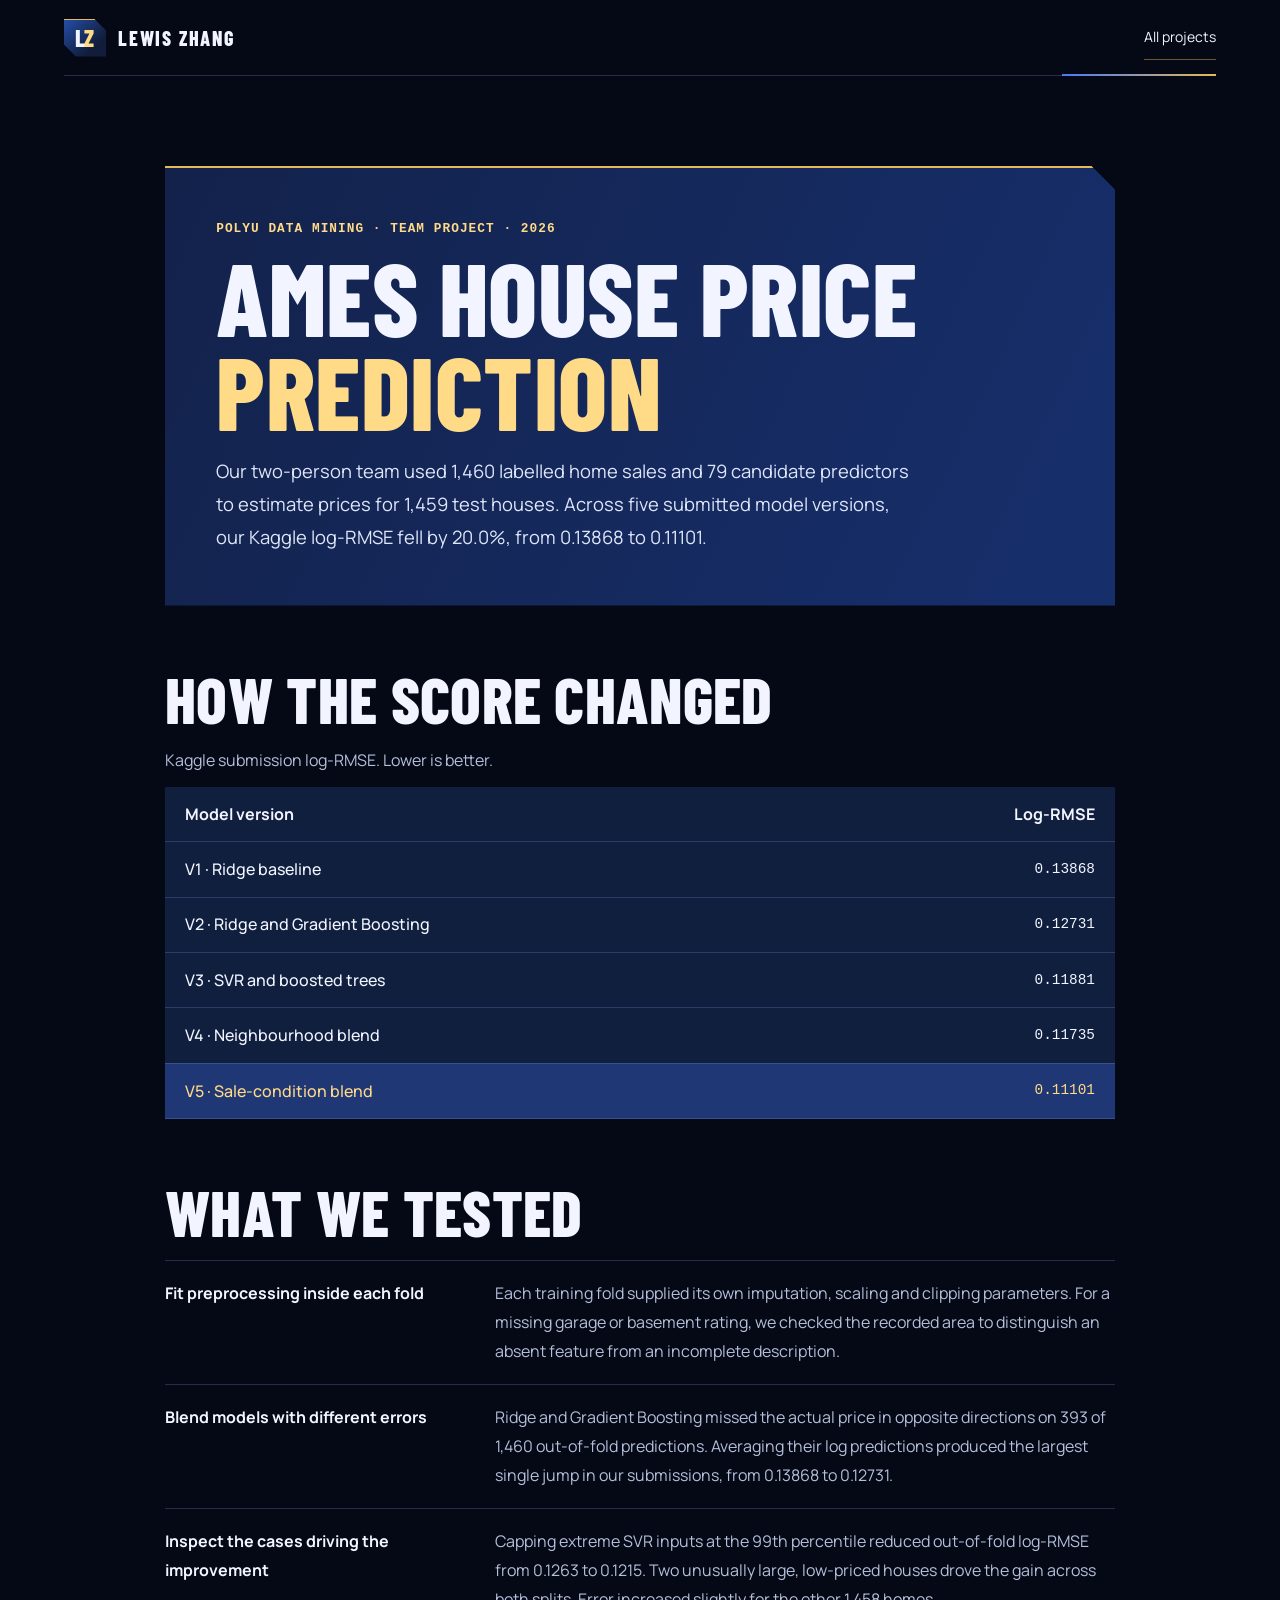
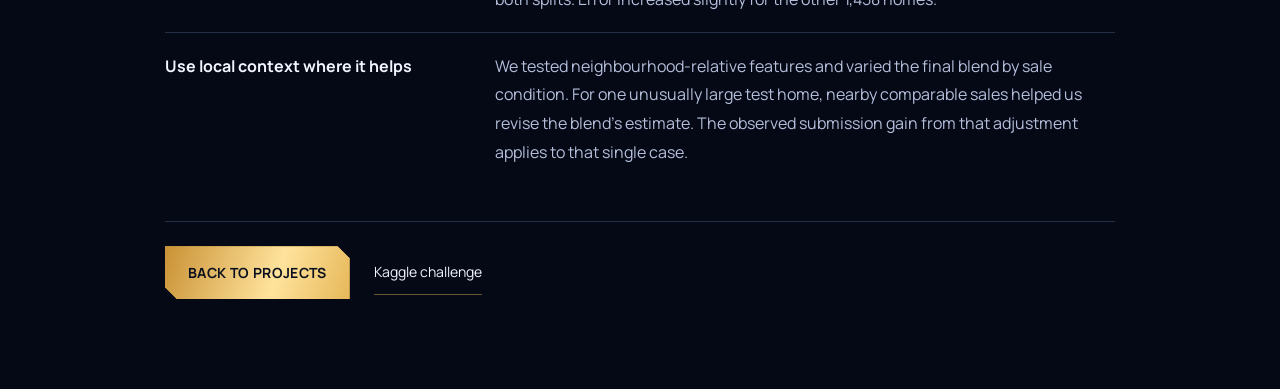
==== ames-house-prices.html @ 19697967 "Redesign portfolio with blue and gold flags" ====
<!doctype html>
<html lang="en">
<head>
  <meta charset="utf-8">
  <meta name="viewport" content="width=device-width, initial-scale=1">
  <meta name="theme-color" content="#050916">
  <meta name="description" content="A PolyU team project comparing regression models for Ames house prices, from a Ridge baseline to a final Kaggle log-RMSE of 0.11101.">
  <meta property="og:type" content="article">
  <meta property="og:title" content="Ames House Price Prediction | Lewis Zhang">
  <meta property="og:description" content="Five model versions and the validation work behind a 20% reduction in Kaggle log-RMSE.">
  <meta property="og:url" content="https://lewis136.github.io/personal-website/ames-house-prices.html">
  <link rel="canonical" href="https://lewis136.github.io/personal-website/ames-house-prices.html">
  <link rel="icon" href="data:image/svg+xml,%3Csvg xmlns='http://www.w3.org/2000/svg' viewBox='0 0 64 64'%3E%3Crect width='64' height='64' rx='16' fill='%23080e19'/%3E%3Cpath d='M18 16v31h27M29 18h17L29 46h17' fill='none' stroke='%23d4b782' stroke-width='3'/%3E%3C/svg%3E">
  <link rel="stylesheet" href="styles.css?v=20261030">
  <link rel="stylesheet" href="portfolio.css?v=20261123">
  <script src="app.js?v=20261123" defer></script>
  <title>Ames House Price Prediction | Lewis Zhang</title>
</head>
<body class="case-page">
  <a class="skip-link" href="#main">Skip to content</a>
  <header class="case-header section-shell">
    <a href="index.html" class="brand" aria-label="Lewis Zhang, home">
      <span class="brand-symbol" aria-hidden="true">L<span>Z</span></span>
      <span class="brand-name">LEWIS ZHANG</span>
    </a>
    <nav aria-label="Portfolio"><a class="text-link" href="index.html#projects">All projects</a></nav>
  </header>
  <main class="case-shell section-shell" id="main" tabindex="-1">
    <article aria-labelledby="case-title">
      <header class="case-intro">
        <p class="ames-kicker">POLYU DATA MINING · TEAM PROJECT · 2026</p>
        <h1 id="case-title">Ames House Price <em>Prediction</em></h1>
        <p class="case-lead">Our two-person team used 1,460 labelled home sales and 79 candidate predictors to estimate prices for 1,459 test houses. Across five submitted model versions, our Kaggle log-RMSE fell by 20.0%, from 0.13868 to 0.11101.</p>
      </header>

      <section class="case-section" aria-labelledby="results-title">
        <h2 id="results-title">How the score changed</h2>
        <table class="score-table">
          <caption>Kaggle submission log-RMSE. Lower is better.</caption>
          <thead><tr><th scope="col">Model version</th><th scope="col">Log-RMSE</th></tr></thead>
          <tbody>
            <tr><th scope="row">V1 · Ridge baseline</th><td>0.13868</td></tr>
            <tr><th scope="row">V2 · Ridge and Gradient Boosting</th><td>0.12731</td></tr>
            <tr><th scope="row">V3 · SVR and boosted trees</th><td>0.11881</td></tr>
            <tr><th scope="row">V4 · Neighbourhood blend</th><td>0.11735</td></tr>
            <tr><th scope="row">V5 · Sale-condition blend</th><td>0.11101</td></tr>
          </tbody>
        </table>
      </section>

      <section class="case-section" aria-labelledby="method-title">
        <h2 id="method-title">What we tested</h2>
        <dl class="case-findings">
          <div>
            <dt>Fit preprocessing inside each fold</dt>
            <dd>Each training fold supplied its own imputation, scaling and clipping parameters. For a missing garage or basement rating, we checked the recorded area to distinguish an absent feature from an incomplete description.</dd>
          </div>
          <div>
            <dt>Blend models with different errors</dt>
            <dd>Ridge and Gradient Boosting missed the actual price in opposite directions on 393 of 1,460 out-of-fold predictions. Averaging their log predictions produced the largest single jump in our submissions, from 0.13868 to 0.12731.</dd>
          </div>
          <div>
            <dt>Inspect the cases driving the improvement</dt>
            <dd>Capping extreme SVR inputs at the 99th percentile reduced out-of-fold log-RMSE from 0.1263 to 0.1215. Two unusually large, low-priced houses drove the gain across both splits. Error increased slightly for the other 1,458 homes.</dd>
          </div>
          <div>
            <dt>Use local context where it helps</dt>
            <dd>We tested neighbourhood-relative features and varied the final blend by sale condition. For one unusually large test home, nearby comparable sales helped us revise the blend’s estimate. The observed submission gain from that adjustment applies to that single case.</dd>
          </div>
        </dl>
      </section>

      <footer class="case-footer">
        <a class="button button-gold" href="index.html#projects">Back to projects</a>
        <a class="text-link" href="https://www.kaggle.com/competitions/house-prices-advanced-regression-techniques">Kaggle challenge</a>
      </footer>
    </article>
  </main>
</body>
</html>
---- styles.css ----
/* Bundled typography — licenses included below.
Copyright 2018 The Manrope Project Authors (https://github.com/googlefonts/manrope)

This Font Software is licensed under the SIL Open Font License, Version 1.1.
This license is copied below, and is also available with a FAQ at:
http://scripts.sil.org/OFL


-----------------------------------------------------------
SIL OPEN FONT LICENSE Version 1.1 - 26 February 2007
-----------------------------------------------------------

PREAMBLE
The goals of the Open Font License (OFL) are to stimulate worldwide
development of collaborative font projects, to support the font creation
efforts of academic and linguistic communities, and to provide a free and
open framework in which fonts may be shared and improved in partnership
with others.

The OFL allows the licensed fonts to be used, studied, modified and
redistributed freely as long as they are not sold by themselves. The
fonts, including any derivative works, can be bundled, embedded, 
redistributed and/or sold with any software provided that any reserved
names are not used by derivative works. The fonts and derivatives,
however, cannot be released under any other type of license. The
requirement for fonts to remain under this license does not apply
to any document created using the fonts or their derivatives.

DEFINITIONS
"Font Software" refers to the set of files released by the Copyright
Holder(s) under this license and clearly marked as such. This may
include source files, build scripts and documentation.

"Reserved Font Name" refers to any names specified as such after the
copyright statement(s).

"Original Version" refers to the collection of Font Software components as
distributed by the Copyright Holder(s).

"Modified Version" refers to any derivative made by adding to, deleting,
or substituting -- in part or in whole -- any of the components of the
Original Version, by changing formats or by porting the Font Software to a
new environment.

"Author" refers to any designer, engineer, programmer, technical
writer or other person who contributed to the Font Software.

PERMISSION & CONDITIONS
Permission is hereby granted, free of charge, to any person obtaining
a copy of the Font Software, to use, study, copy, merge, embed, modify,
redistribute, and sell modified and unmodified copies of the Font
Software, subject to the following conditions:

1) Neither the Font Software nor any of its individual components,
in Original or Modified Versions, may be sold by itself.

2) Original or Modified Versions of the Font Software may be bundled,
redistributed and/or sold with any software, provided that each copy
contains the above copyright notice and this license. These can be
included either as stand-alone text files, human-readable headers or
in the appropriate machine-readable metadata fields within text or
binary files as long as those fields can be easily viewed by the user.

3) No Modified Version of the Font Software may use the Reserved Font
Name(s) unless explicit written permission is granted by the corresponding
Copyright Holder. This restriction only applies to the primary font name as
presented to the users.

4) The name(s) of the Copyright Holder(s) or the Author(s) of the Font
Software shall not be used to promote, endorse or advertise any
Modified Version, except to acknowledge the contribution(s) of the
Copyright Holder(s) and the Author(s) or with their explicit written
permission.

5) The Font Software, modified or unmodified, in part or in whole,
must be distributed entirely under this license, and must not be
distributed under any other license. The requirement for fonts to
remain under this license does not apply to any document created
using the Font Software.

TERMINATION
This license becomes null and void if any of the above conditions are
not met.

DISCLAIMER
THE FONT SOFTWARE IS PROVIDED "AS IS", WITHOUT WARRANTY OF ANY KIND,
EXPRESS OR IMPLIED, INCLUDING BUT NOT LIMITED TO ANY WARRANTIES OF
MERCHANTABILITY, FITNESS FOR A PARTICULAR PURPOSE AND NONINFRINGEMENT
OF COPYRIGHT, PATENT, TRADEMARK, OR OTHER RIGHT. IN NO EVENT SHALL THE
COPYRIGHT HOLDER BE LIABLE FOR ANY CLAIM, DAMAGES OR OTHER LIABILITY,
INCLUDING ANY GENERAL, SPECIAL, INDIRECT, INCIDENTAL, OR CONSEQUENTIAL
DAMAGES, WHETHER IN AN ACTION OF CONTRACT, TORT OR OTHERWISE, ARISING
FROM, OUT OF THE USE OR INABILITY TO USE THE FONT SOFTWARE OR FROM
OTHER DEALINGS IN THE FONT SOFTWARE.

Copyright 2015 the Cormorant Project Authors (github.com/CatharsisFonts/Cormorant)

This Font Software is licensed under the SIL Open Font License, Version 1.1.
This license is copied below, and is also available with a FAQ at:
https://scripts.sil.org/OFL


-----------------------------------------------------------
SIL OPEN FONT LICENSE Version 1.1 - 26 February 2007
-----------------------------------------------------------

PREAMBLE
The goals of the Open Font License (OFL) are to stimulate worldwide
development of collaborative font projects, to support the font creation
efforts of academic and linguistic communities, and to provide a free and
open framework in which fonts may be shared and improved in partnership
with others.

The OFL allows the licensed fonts to be used, studied, modified and
redistributed freely as long as they are not sold by themselves. The
fonts, including any derivative works, can be bundled, embedded, 
redistributed and/or sold with any software provided that any reserved
names are not used by derivative works. The fonts and derivatives,
however, cannot be released under any other type of license. The
requirement for fonts to remain under this license does not apply
to any document created using the fonts or their derivatives.

DEFINITIONS
"Font Software" refers to the set of files released by the Copyright
Holder(s) under this license and clearly marked as such. This may
include source files, build scripts and documentation.

"Reserved Font Name" refers to any names specified as such after the
copyright statement(s).

"Original Version" refers to the collection of Font Software components as
distributed by the Copyright Holder(s).

"Modified Version" refers to any derivative made by adding to, deleting,
or substituting -- in part or in whole -- any of the components of the
Original Version, by changing formats or by porting the Font Software to a
new environment.

"Author" refers to any designer, engineer, programmer, technical
writer or other person who contributed to the Font Software.

PERMISSION & CONDITIONS
Permission is hereby granted, free of charge, to any person obtaining
a copy of the Font Software, to use, study, copy, merge, embed, modify,
redistribute, and sell modified and unmodified copies of the Font
Software, subject to the following conditions:

1) Neither the Font Software nor any of its individual components,
in Original or Modified Versions, may be sold by itself.

2) Original or Modified Versions of the Font Software may be bundled,
redistributed and/or sold with any software, provided that each copy
contains the above copyright notice and this license. These can be
included either as stand-alone text files, human-readable headers or
in the appropriate machine-readable metadata fields within text or
binary files as long as those fields can be easily viewed by the user.

3) No Modified Version of the Font Software may use the Reserved Font
Name(s) unless explicit written permission is granted by the corresponding
Copyright Holder. This restriction only applies to the primary font name as
presented to the users.

4) The name(s) of the Copyright Holder(s) or the Author(s) of the Font
Software shall not be used to promote, endorse or advertise any
Modified Version, except to acknowledge the contribution(s) of the
Copyright Holder(s) and the Author(s) or with their explicit written
permission.

5) The Font Software, modified or unmodified, in part or in whole,
must be distributed entirely under this license, and must not be
distributed under any other license. The requirement for fonts to
remain under this license does not apply to any document created
using the Font Software.

TERMINATION
This license becomes null and void if any of the above conditions are
not met.

DISCLAIMER
THE FONT SOFTWARE IS PROVIDED "AS IS", WITHOUT WARRANTY OF ANY KIND,
EXPRESS OR IMPLIED, INCLUDING BUT NOT LIMITED TO ANY WARRANTIES OF
MERCHANTABILITY, FITNESS FOR A PARTICULAR PURPOSE AND NONINFRINGEMENT
OF COPYRIGHT, PATENT, TRADEMARK, OR OTHER RIGHT. IN NO EVENT SHALL THE
COPYRIGHT HOLDER BE LIABLE FOR ANY CLAIM, DAMAGES OR OTHER LIABILITY,
INCLUDING ANY GENERAL, SPECIAL, INDIRECT, INCIDENTAL, OR CONSEQUENTIAL
DAMAGES, WHETHER IN AN ACTION OF CONTRACT, TORT OR OTHERWISE, ARISING
FROM, OUT OF THE USE OR INABILITY TO USE THE FONT SOFTWARE OR FROM
OTHER DEALINGS IN THE FONT SOFTWARE.

*/
@font-face {
  font-family: 'Cormorant Garamond';
  font-style: italic;
  font-weight: 500;
  font-display: swap;
  src: url([data-uri]) format('woff2');
  unicode-range: U+0000-00FF, U+0131, U+0152-0153, U+02BB-02BC, U+02C6, U+02DA, U+02DC, U+0304, U+0308, U+0329, U+2000-206F, U+20AC, U+2122, U+2191, U+2193, U+2212, U+2215, U+FEFF, U+FFFD;
}
@font-face {
  font-family: 'Cormorant Garamond';
  font-style: normal;
  font-weight: 500;
  font-display: swap;
  src: url([data-uri]) format('woff2');
  unicode-range: U+0000-00FF, U+0131, U+0152-0153, U+02BB-02BC, U+02C6, U+02DA, U+02DC, U+0304, U+0308, U+0329, U+2000-206F, U+20AC, U+2122, U+2191, U+2193, U+2212, U+2215, U+FEFF, U+FFFD;
}
@font-face {
  font-family: 'Manrope';
  font-style: normal;
  font-weight: 400 800;
  font-display: swap;
  src: url([data-uri]) format('woff2');
  unicode-range: U+0000-00FF, U+0131, U+0152-0153, U+02BB-02BC, U+02C6, U+02DA, U+02DC, U+0304, U+0308, U+0329, U+2000-206F, U+20AC, U+2122, U+2191, U+2193, U+2212, U+2215, U+FEFF, U+FFFD;
}
:root {
  --ink: #080e19;
  --ink-raised: #0b1422;
  --ink-soft: #0e1a2b;
  --paper: #f1eee7;
  --gold: #d4b782;
  --gold-bright: #e5cca2;
  --muted: #a4adbc;
  --quiet: #77869a;
  --line: rgba(199, 210, 227, .15);
  --gold-line: rgba(212, 183, 130, .25);
  --sans: 'Manrope', Arial, sans-serif;
  --serif: 'Cormorant Garamond', Georgia, serif;
  color-scheme: dark;
  font-family: var(--sans);
  font-synthesis: none;
  scroll-behavior: smooth;
  scroll-padding-top: 112px;
}
* { box-sizing: border-box; }
html { min-width: 280px; background: var(--ink); }
body { margin: 0; background: var(--ink); color: var(--paper); font-size: 15px; line-height: 1.8; -webkit-font-smoothing: antialiased; }
body::before { content: ''; position: fixed; z-index: -1; inset: 0; pointer-events: none; background: radial-gradient(ellipse at 90% 10%, rgba(28, 71, 120, .08), transparent 50%); }
a { color: inherit; text-decoration: none; }
button { font: inherit; color: inherit; cursor: pointer; }
button, a, summary { -webkit-tap-highlight-color: transparent; }
button { border: 0; border-radius: 0; }
a, button, summary { touch-action: manipulation; }
a:focus-visible, button:focus-visible, summary:focus-visible { outline: 2px solid var(--gold-bright); outline-offset: 6px; }
p, h1, h2, h3 { margin: 0; }
h1, h2, h3 { font-weight: 400; }
em { color: var(--gold); font-weight: 400; }
strong { font-weight: 600; }
svg, canvas { display: block; max-width: 100%; }
button:disabled { cursor: default; opacity: .65; }
::selection { color: var(--ink); background: var(--gold); }
[hidden] { display: none !important; }
.section-shell { width: min(1280px, calc(100% - 128px)); margin-inline: auto; }
.section-pad { padding-block: 112px; }
.skip-link { position: fixed; z-index: 100; top: 12px; left: 16px; padding: 12px 20px; background: var(--paper); color: var(--ink); transform: translateY(-160%); }
.skip-link:focus { transform: translateY(0); }
.page-progress { position: fixed; z-index: 60; height: 2px; inset: 0 0 auto; background: var(--gold); transform: scaleX(0); transform-origin: left; }
.site-header { position: fixed; z-index: 50; inset: 0 0 auto; min-height: 100px; padding: 24px max(40px, calc((100vw - 1280px) / 2)); display: grid; grid-template-columns: 1fr auto 1fr; align-items: center; gap: 32px; border-bottom: 1px solid transparent; background: linear-gradient(var(--ink), rgba(8, 14, 25, .6)); transition: min-height .3s, background .3s, border-color .3s; }
.site-header.is-scrolled { min-height: 80px; padding-block: 14px; background: rgba(8, 14, 25, .94); border-color: var(--line); -webkit-backdrop-filter: blur(20px); backdrop-filter: blur(20px); }
.brand { display: inline-flex; align-items: center; gap: 15px; width: fit-content; min-width: 0; }
.brand-symbol { font-family: var(--serif); font-size: 41px; font-weight: 500; line-height: 1; color: var(--gold); letter-spacing: -.12em; display: inline-flex; padding-right: 5px; }
.brand-symbol > span { display: inline-block; transform: translateY(5px); }
.brand-name { font-size: 11px; font-weight: 600; line-height: 1.6; letter-spacing: .17em; white-space: nowrap; }
.brand-name > span { display: block; color: var(--quiet); font-size: 7px; font-weight: 500; letter-spacing: .21em; }
.nav-links { display: flex; align-items: center; gap: 31px; }
.nav-links a { position: relative; padding-block: 9px; color: #b9c1cd; font-size: 11px; font-weight: 500; white-space: nowrap; transition: color .2s; }
.nav-links a::after { content: ''; position: absolute; inset: auto 0 3px; height: 1px; background: var(--gold); transform: scaleX(0); transform-origin: left; transition: transform .25s; }
.nav-links a:hover, .nav-links a.is-active { color: var(--gold-bright); }
.nav-links a:hover::after, .nav-links a.is-active::after { transform: scaleX(1); }
.nav-cv { justify-self: end; font-size: 11px; font-weight: 500; border-bottom: 1px solid var(--gold-line); padding-block: 8px; white-space: nowrap; }
.nav-cv > span { margin-left: 17px; color: var(--gold); font-size: 17px; }
.nav-cv:hover { color: var(--gold); border-color: var(--gold); }
.menu-toggle { display: none; background: transparent; }
.hero { position: relative; display: grid; grid-template-columns: 1.08fr 1fr; align-items: center; min-height: 860px; padding-top: 148px; padding-bottom: 126px; isolation: isolate; }
.hero::before { content: ''; z-index: -1; position: absolute; top: 10%; right: 0; width: 65%; height: 80%; background: radial-gradient(ellipse, rgba(28, 68, 117, .14), transparent 65%); pointer-events: none; }
.hero-copy { position: relative; z-index: 2; min-width: 0; }
.eyebrow { display: flex; align-items: center; gap: 13px; color: var(--muted); font-size: 9px; font-weight: 500; line-height: 1.6; letter-spacing: .15em; text-transform: uppercase; }
.eyebrow > span:not(.status-dot) { color: var(--gold); margin-right: 8px; }
.status-dot { flex-shrink: 0; width: 5px; height: 5px; background: var(--gold); border-radius: 50%; box-shadow: 0 0 12px rgba(212, 183, 130, .45); }
.hero h1 { font-family: var(--serif); font-size: clamp(84px, 7.55vw, 110px); line-height: .98; letter-spacing: -.055em; margin: 34px 0 34px; }
.hero h1 em { font-weight: 400; white-space: nowrap; letter-spacing: -.05em; }
.hero-intro { display: flex; gap: 22px; max-width: 425px; }
.short-rule { display: block; width: 33px; height: 1px; margin-top: 16px; background: var(--gold); flex-shrink: 0; }
.hero-intro .intro-name { color: var(--paper); margin-bottom: 7px; font-size: 16px; }
.hero-intro p { font-size: 13px; color: var(--muted); line-height: 1.95; }
.hero-intro strong { color: #d9dce0; font-weight: 400; }
.hero-actions { display: flex; align-items: center; flex-wrap: wrap; gap: 28px; margin-top: 38px; }
.button { display: inline-flex; justify-content: center; align-items: center; gap: 24px; padding: 15px 23px; font-size: 10px; font-weight: 600; letter-spacing: .025em; transition: background .2s, transform .2s; }
.button-gold { background: var(--gold); color: var(--ink); }
.button-gold:hover { background: var(--gold-bright); transform: translateY(-2px); }
.button span { font-size: 17px; line-height: 1; }
.text-link { display: inline-flex; align-items: center; gap: 17px; width: fit-content; font-size: 10px; line-height: 2; border-bottom: 1px solid var(--gold-line); padding-block: 3px; transition: color .2s, border-color .2s; }
.text-link > span { color: var(--gold); font-size: 16px; }
.text-link:hover { color: var(--gold); border-color: var(--gold); }
.hero-art { position: relative; min-width: 0; width: 100%; height: 580px; margin-top: -2px; }
#orbital-canvas, .orbital-fallback { position: absolute; width: 112%; max-width: none; height: 100%; left: -6%; top: -2%; }
#orbital-canvas { opacity: 0; }
html.js #orbital-canvas { opacity: 1; }
html.js .orbital-fallback { opacity: 0; }
.art-halo { position: absolute; width: 78%; height: 78%; top: 10%; left: 11%; border-radius: 50%; background: radial-gradient(ellipse, rgba(29, 77, 136, .11), transparent 66%); }
.art-coordinate { position: absolute; z-index: 2; color: var(--quiet); font-size: 8px; letter-spacing: .15em; line-height: 1.6; }
.coordinate-top { top: 45px; left: 25px; }
.coordinate-top::before { content: ''; display: inline-block; width: 22px; height: 1px; background: var(--gold-line); margin-right: 13px; vertical-align: middle; }
.coordinate-bottom { left: 30px; bottom: 45px; }
.tiny-cross { color: var(--gold); font-size: 16px; margin-right: 10px; }
.art-caption { position: absolute; z-index: 2; right: 10px; bottom: 25px; }
.art-caption > span { display: block; color: var(--quiet); font-size: 7px; letter-spacing: .18em; }
.art-caption p { color: #d5dbe5; font-family: var(--serif); font-style: italic; font-size: 31px; line-height: 1.35; }
.art-caption p span { color: var(--gold); margin-left: 24px; font-family: var(--sans); font-size: 15px; font-style: normal; }
.hero-bottom { position: absolute; bottom: 30px; inset-inline: 0; display: flex; justify-content: space-between; gap: 20px; padding-top: 24px; border-top: 1px solid var(--line); color: var(--quiet); font-size: 8px; letter-spacing: .13em; line-height: 1.6; }
.hero-bottom a { color: var(--muted); }
.hero-bottom a > span { display: inline-block; margin-left: 25px; color: var(--gold); font-size: 14px; }
.discipline-rail { display: flex; justify-content: center; align-items: center; flex-wrap: wrap; gap: 45px; padding: 26px 32px; border-block: 1px solid var(--line); background: rgba(18, 32, 51, .25); color: #aab8ca; font-size: 9px; letter-spacing: .18em; line-height: 1.5; }
.discipline-rail i { color: var(--gold); font-size: 18px; font-style: normal; font-weight: 400; }
.section-heading { display: flex; justify-content: space-between; align-items: center; gap: 25px; margin-bottom: 54px; }
.section-note { color: var(--quiet); font-size: 8px; letter-spacing: .13em; line-height: 1.6; text-align: right; }
.display-heading { font-family: var(--serif); font-size: clamp(48px, 5vw, 72px); line-height: 1.04; letter-spacing: -.035em; }
.about-grid { display: grid; grid-template-columns: 1.1fr 1fr; gap: 95px; align-items: start; }
.about-grid .display-heading { font-size: clamp(46px, 4.6vw, 66px); }
.about-copy { min-width: 0; max-width: 480px; padding-top: 7px; }
.about-copy p { color: var(--muted); font-size: 13px; line-height: 1.95; }
.about-copy p + p { margin-top: 22px; }
.about-copy .text-link { margin-top: 24px; }
.facts-strip { display: grid; grid-template-columns: repeat(3, minmax(0, 1fr)); border-block: 1px solid var(--line); margin-top: 70px; padding-block: 33px; }
.fact { padding-inline: 40px; border-left: 1px solid var(--line); min-width: 0; }
.fact:first-child { border-left: 0; padding-left: 0; }
.fact:last-child { padding-right: 0; }
.fact p { display: flex; align-items: baseline; gap: 10px; margin-bottom: 11px; line-height: 1; }
.fact strong { font-family: var(--serif); font-size: 59px; font-weight: 400; color: var(--gold); letter-spacing: -.025em; }
.fact p > span { color: var(--quiet); font-size: 13px; }
.fact > span { display: block; font-size: 8px; letter-spacing: .1em; color: #c7ced8; line-height: 1.7; }
.fact small { display: block; margin-top: 8px; font-size: 10px; color: var(--quiet); line-height: 1.7; }
.experience-section { background: var(--ink-raised); border-block: 1px solid rgba(199, 210, 227, .07); }
.section-intro { display: flex; justify-content: space-between; align-items: end; gap: 50px; margin-bottom: 56px; }
.section-intro > p { max-width: 300px; padding-bottom: 6px; font-size: 12px; line-height: 1.9; color: var(--muted); }
.experience-list { border-top: 1px solid var(--line); }
.experience-entry { border-bottom: 1px solid var(--line); }
.experience-entry > summary { display: grid; grid-template-columns: 66px minmax(0, 1fr) 165px 25px; align-items: center; gap: 30px; padding-block: 34px; list-style: none; cursor: pointer; }
summary::-webkit-details-marker { display: none; }
.company-symbol { position: relative; display: flex; align-items: center; justify-content: center; width: 66px; height: 72px; border: 1px solid var(--gold-line); color: var(--gold); font-family: var(--serif); font-size: 38px; line-height: 1; background: linear-gradient(135deg, rgba(212,183,130,.035), transparent); }
.company-symbol > span { position: absolute; right: 5px; bottom: 5px; font-family: var(--sans); font-size: 6px; color: var(--quiet); letter-spacing: .1em; }
.experience-summary, .experience-meta, .experience-detail-grid > div { min-width: 0; }
.experience-summary { display: flex; flex-direction: column; gap: 7px; }
.experience-role { color: var(--gold); font-size: 8px; letter-spacing: .13em; line-height: 1.6; }
.company-title { font-family: var(--serif); font-size: 35px; letter-spacing: -.02em; line-height: 1.1; transition: color .2s; }
.experience-teaser { font-size: 11px; line-height: 1.7; color: var(--muted); }
.experience-meta { display: flex; flex-direction: column; gap: 9px; color: var(--muted); font-size: 8px; line-height: 1.7; letter-spacing: .07em; }
.experience-meta > span + span { color: var(--quiet); }
.expand-icon { color: var(--gold); font-size: 22px; font-weight: 400; line-height: 1; text-align: center; transition: transform .25s; }
.experience-entry[open] .expand-icon { transform: rotate(45deg); }
.experience-entry > summary:hover .company-title { color: var(--gold-bright); }
.experience-body { margin: 0 55px 0 96px; padding: 0 0 34px; }
.legal-name { color: var(--quiet); font-size: 10px; margin-bottom: 20px; }
.experience-detail-grid { display: grid; grid-template-columns: repeat(2, minmax(0, 1fr)); gap: 50px; }
.micro-label { display: block; color: var(--gold); font-size: 8px; letter-spacing: .14em; line-height: 1.7; }
.experience-detail-grid p { color: var(--muted); font-size: 12px; line-height: 1.95; margin-top: 10px; }
.tags { display: flex; gap: 7px; flex-wrap: wrap; margin-top: 24px; }
.tags > span { border: 1px solid var(--line); padding: 4px 10px; font-size: 8px; line-height: 1.7; color: #a9b6c8; }
.project-toolbar { display: flex; justify-content: space-between; align-items: center; gap: 20px; border-bottom: 1px solid var(--line); margin-bottom: 32px; }
.project-filter { display: flex; align-items: center; flex-wrap: wrap; gap: 28px; }
.project-filter button { position: relative; background: transparent; padding: 15px 0; color: var(--quiet); font-size: 10px; font-weight: 500; line-height: 1.6; white-space: nowrap; }
.project-filter button::after { content: ''; position: absolute; bottom: -1px; left: 0; width: 100%; height: 1px; background: var(--gold); opacity: 0; }
.project-filter button[aria-pressed='true'] { color: var(--paper); }
.project-filter button[aria-pressed='true']::after { opacity: 1; }
.project-filter button:hover { color: var(--gold); }
.project-filter button > span { color: var(--gold); font-size: 7px; vertical-align: super; margin-left: 5px; }
.project-count { color: var(--quiet); font-size: 9px; white-space: nowrap; }
.project-grid { display: grid; grid-template-columns: repeat(2, minmax(0, 1fr)); column-gap: 38px; row-gap: 54px; align-items: start; }
.project-card { min-width: 0; border-bottom: 1px solid var(--line); }
.project-visual { position: relative; aspect-ratio: 1.7; min-width: 0; display: flex; align-items: center; justify-content: center; background: radial-gradient(ellipse at 47% 50%, #152e4a, #0e1d30 55%, #0b1727); border: 1px solid rgba(106, 142, 183, .13); }
.visual-aircraft { background: radial-gradient(ellipse at 50% 45%, #172d44, #101e30 56%, #0c1725); }
.visual-grid { position: absolute; inset: 0; background-image: linear-gradient(rgba(133, 161, 196, .045) 1px, transparent 1px), linear-gradient(90deg, rgba(133, 161, 196, .045) 1px, transparent 1px); background-size: 38px 38px; -webkit-mask-image: radial-gradient(ellipse, #000, transparent 80%); mask-image: radial-gradient(ellipse, #000, transparent 80%); }
.project-visual > svg { width: 100%; height: auto; position: relative; transition: transform .6s ease; }
.project-card:hover .project-visual > svg { transform: scale(1.035); }
.visual-code, .visual-bottom { position: absolute; z-index: 2; left: 24px; right: 20px; font-size: 7px; line-height: 1.6; letter-spacing: .15em; color: #8da3be; }
.visual-code { top: 20px; }
.visual-bottom { bottom: 18px; color: #a6a48f; font-size: 6px; }
.project-content { padding: 26px 0 28px; }
.project-overline { display: flex; justify-content: space-between; gap: 16px; color: var(--quiet); font-size: 7px; line-height: 1.7; letter-spacing: .08em; margin-bottom: 20px; }
.project-overline > span { min-width: 0; }
.project-overline > span:first-child { color: #acb7c7; max-width: 66%; }
.project-overline > span:last-child { text-align: right; }
.project-card h3 { font-family: var(--serif); font-size: 43px; line-height: 1.04; letter-spacing: -.025em; }
.project-content > p { color: var(--muted); font-size: 12px; line-height: 1.9; max-width: 480px; margin-top: 17px; }
.project-foot { display: flex; align-items: start; justify-content: space-between; flex-wrap: wrap; gap: 18px; margin-top: 25px; }
.project-foot > span { color: var(--quiet); font-size: 7px; letter-spacing: .08em; line-height: 2.1; }
.project-details { min-width: 0; max-width: 100%; }
.project-details > summary { display: flex; align-items: center; justify-content: space-between; gap: 20px; list-style: none; color: var(--gold); font-size: 9px; line-height: 1.7; cursor: pointer; }
.project-details > summary > span { font-size: 14px; }
.project-details[open] { flex-basis: 100%; }
.project-details[open] > summary { justify-content: start; }
.project-details[open] > summary > span { transform: rotate(45deg); }
.project-details > div { padding-top: 19px; }
.project-details p { color: var(--muted); font-size: 11px; line-height: 1.9; }
.project-details p + p { margin-top: 12px; }
.project-details strong { display: block; font-weight: 500; color: #d2d7df; margin-bottom: 3px; }
.project-compact { display: grid; grid-template-columns: 110px minmax(0, 1fr); gap: 26px; border-top: 1px solid var(--line); padding-top: 30px; }
.project-compact .project-content { min-width: 0; padding-top: 0; }
.compact-visual { position: relative; min-width: 0; aspect-ratio: 1; background: #0d1929; color: var(--gold); border: 1px solid rgba(106, 142, 183, .12); display: flex; align-items: center; }
.compact-visual > svg { width: 100%; height: auto; padding: 6px; }
.compact-visual > span { position: absolute; top: 7px; left: 10px; color: var(--quiet); font-size: 7px; line-height: 1; }
.zonta-visual { color: #9bb5d3; }
.project-compact .project-overline { flex-direction: column; gap: 4px; margin-bottom: 16px; }
.project-compact .project-overline > span:first-child { max-width: none; }
.project-compact .project-overline > span:last-child { text-align: left; }
.project-compact h3 { font-size: 32px; line-height: 1.12; }
.project-compact .project-content > p { font-size: 11px; }
.project-compact .project-foot { flex-direction: column; gap: 13px; margin-top: 20px; }
.foundation-section { background: var(--ink-raised); border-block: 1px solid rgba(199, 210, 227, .07); }
.foundation-grid { display: grid; grid-template-columns: 1fr 1fr; gap: 135px; }
.education-block { min-width: 0; }
.education-detail { margin-top: 38px; border-left: 1px solid var(--gold-line); padding: 3px 0 3px 25px; }
.education-detail h3 { font-family: var(--serif); font-size: 29px; letter-spacing: -.02em; line-height: 1.2; margin-top: 15px; }
.education-detail > p { color: var(--muted); font-size: 11px; margin-top: 11px; }
.education-location { color: var(--quiet); font-size: 7px; letter-spacing: .14em; display: block; margin-top: 12px; }
.skills-list { padding-top: 4px; }
.skill-row { display: grid; grid-template-columns: minmax(120px, .9fr) 1.1fr; gap: 20px; padding: 26px 0; border-bottom: 1px solid var(--line); }
.skill-row:first-child { padding-top: 0; }
.skill-row .micro-label { color: var(--quiet); }
.skill-row p { font-size: 12px; color: #d7dce4; line-height: 2; }
.skill-row small { color: var(--quiet); font-size: 9px; margin-left: 12px; }
.contact-section { position: relative; isolation: isolate; padding-bottom: 72px; }
.contact-glow { position: absolute; inset: 0; z-index: -1; background: radial-gradient(ellipse at 50% 70%, rgba(30, 66, 114, .16), transparent 65%); pointer-events: none; }
.contact-main { text-align: center; padding: 30px 0 20px; }
.contact-prelude { font-size: 11px; color: var(--muted); letter-spacing: .02em; margin-bottom: 24px; }
.contact-main h2 { font-family: var(--serif); font-size: clamp(68px, 7.8vw, 112px); line-height: .98; letter-spacing: -.04em; }
.contact-email { display: inline-flex; align-items: center; gap: 32px; max-width: 100%; border-bottom: 1px solid var(--gold-line); padding-bottom: 10px; margin-top: 38px; font-size: 16px; letter-spacing: -.01em; }
.contact-email > span { font-size: 24px; color: var(--gold); }
.contact-email:hover { color: var(--gold); border-color: var(--gold); }
.contact-links { display: flex; flex-wrap: wrap; justify-content: center; align-items: center; gap: 32px; margin-top: 25px; }
.contact-links a, .contact-links button { background: transparent; padding: 8px 0; color: var(--muted); font-size: 9px; line-height: 1.7; }
.contact-links span { color: var(--gold); margin-left: 9px; }
.contact-links a:hover, .contact-links button:hover { color: var(--gold); }
.copy-status { min-height: 20px; color: var(--gold); font-size: 10px; margin-top: 15px; }
.site-footer { display: flex; align-items: center; justify-content: space-between; gap: 30px; padding: 30px 0 34px; border-top: 1px solid var(--line); }
.footer-name { display: flex; gap: 20px; align-items: center; color: #c5cdd8; font-size: 9px; letter-spacing: .16em; }
.footer-name > span { color: var(--quiet); font-size: 11px; letter-spacing: .12em; }
.site-footer > p { font-size: 9px; color: var(--quiet); }
.site-footer > div { display: flex; align-items: center; gap: 25px; }
.motion-toggle { background: transparent; color: var(--quiet); font-size: 8px; border-bottom: 1px solid var(--line); padding: 5px 0; }
.motion-toggle:hover { color: var(--gold); }
.back-top { display: inline-flex; align-items: center; justify-content: center; width: 33px; height: 33px; border: 1px solid var(--line); font-size: 16px; color: var(--gold); }
.back-top:hover { border-color: var(--gold); }
.reveal { opacity: 1; transform: none; }
html.js .reveal { transition: opacity .8s ease, transform .8s cubic-bezier(.2,.65,.25,1); }
html.js .reveal:not(.is-visible) { opacity: 0; transform: translateY(24px); }
html.motion-paused .reveal, html.motion-paused .reveal:not(.is-visible) { opacity: 1; transform: none; transition: none; }
html.motion-paused { scroll-behavior: auto; }
html.motion-paused *, html.motion-paused *::before, html.motion-paused *::after { animation: none !important; transition: none !important; }
@media (min-width: 1600px) {
  .hero { min-height: 900px; }
  .hero-art { height: 620px; }
}
@media (max-width: 1199px) {
  .section-shell { width: calc(100% - 88px); }
  .site-header { padding-inline: 44px; gap: 24px; }
  .nav-links { gap: 22px; }
  .brand-name { font-size: 9px; }
  .brand-name > span { font-size: 6px; }
  .hero { grid-template-columns: 1.08fr 1fr; min-height: 790px; padding-top: 140px; }
  .hero h1 { font-size: clamp(72px, 7.8vw, 94px); }
  .hero-art { height: 510px; }
  .hero-actions { gap: 20px; }
  .hero-actions .text-link { font-size: 9px; gap: 10px; }
  .button { gap: 17px; padding-inline: 18px; }
  .coordinate-bottom { left: 8px; font-size: 6px; }
  .coordinate-top { left: 5px; }
  .art-caption { right: 0; }
  .art-caption p { font-size: 27px; }
  .discipline-rail { gap: 29px; font-size: 8px; }
  .about-grid { gap: 50px; }
  .about-grid .display-heading { font-size: 55px; }
  .foundation-grid { gap: 70px; }
  .experience-entry > summary { grid-template-columns: 60px minmax(0, 1fr) 135px 22px; gap: 24px; }
  .company-symbol { width: 60px; height: 67px; }
  .experience-body { margin-left: 84px; margin-right: 46px; }
  .company-title { font-size: 31px; }
  .project-grid { gap: 45px 30px; }
  .project-compact { grid-template-columns: 88px minmax(0, 1fr); gap: 22px; }
  .project-compact h3 { font-size: 28px; }
  .skill-row { grid-template-columns: .9fr 1.1fr; gap: 15px; }
  .skill-row .micro-label { font-size: 7px; }
}
@media (max-width: 959px) {
  .section-shell { width: calc(100% - 64px); }
  .site-header { padding-inline: 32px; min-height: 86px; grid-template-columns: 1fr auto auto; gap: 23px; }
  .site-header.is-scrolled { min-height: 76px; }
  .brand-name { font-size: 10px; }
  .brand-name > span { font-size: 6px; }
  .brand-symbol { font-size: 36px; }
  .nav-cv { grid-column: 2; grid-row: 1; }
  .menu-toggle { grid-column: 3; grid-row: 1; padding: 12px 0 12px 8px; width: 28px; height: 38px; flex-direction: column; justify-content: center; gap: 6px; }
  .menu-toggle > span { display: block; height: 1px; width: 20px; background: var(--paper); transition: transform .2s; }
  .menu-toggle[aria-expanded='true'] > span:first-child { transform: translateY(3.5px) rotate(45deg); }
  .menu-toggle[aria-expanded='true'] > span:last-child { transform: translateY(-3.5px) rotate(-45deg); }
  .nav-links { grid-column: 1 / -1; flex-wrap: wrap; justify-content: center; gap: 10px 30px; }
  html:not(.js) .site-header { position: relative; padding-bottom: 13px; }
  html.js .menu-toggle { display: flex; }
  html.js .nav-links { display: none; position: absolute; inset: 100% 0 auto; padding: 22px 32px 27px; background: #0b1422; border-bottom: 1px solid var(--gold-line); box-shadow: 0 20px 30px rgba(0,0,0,.15); }
  html.js .nav-links.is-open { display: flex; }
  html.js .nav-links a { font-size: 12px; }
  .hero { min-height: 760px; grid-template-columns: 1.17fr 1fr; padding-top: 132px; padding-bottom: 120px; }
  html:not(.js) .hero { padding-top: 60px; }
  .hero .eyebrow { font-size: 7px; gap: 8px; letter-spacing: .1em; }
  .hero h1 { font-size: clamp(62px, 8.6vw, 82px); margin-block: 28px; }
  .hero-intro { gap: 15px; }
  .short-rule { width: 24px; }
  .hero-intro p { font-size: 11px; }
  .hero-intro .intro-name { font-size: 14px; }
  .hero-actions { gap: 18px; align-items: start; flex-direction: column; margin-top: 29px; }
  .hero-art { height: 470px; }
  #orbital-canvas, .orbital-fallback { width: 116%; left: -8%; }
  .coordinate-top { top: 38px; font-size: 6px; }
  .coordinate-bottom { display: none; }
  .art-caption { bottom: 48px; }
  .art-caption > span { font-size: 6px; }
  .art-caption p { font-size: 25px; }
  .hero-bottom { font-size: 7px; }
  .discipline-rail { gap: 18px; padding-inline: 20px; font-size: 6px; }
  .discipline-rail i { font-size: 14px; }
  .section-pad { padding-block: 86px; }
  .section-heading { margin-bottom: 42px; }
  .display-heading { font-size: 58px; }
  .about-grid { gap: 36px; }
  .about-grid .display-heading { font-size: 45px; }
  .about-copy { padding-top: 2px; }
  .about-copy p { font-size: 11px; }
  .facts-strip { margin-top: 54px; padding-block: 27px; }
  .fact { padding-inline: 24px; }
  .fact strong { font-size: 50px; }
  .fact > span { font-size: 7px; }
  .fact small { font-size: 8px; }
  .section-intro { gap: 25px; margin-bottom: 40px; }
  .section-intro > p { font-size: 10px; }
  .experience-entry > summary { grid-template-columns: 50px minmax(0, 1fr) 112px 18px; gap: 20px; padding-block: 27px; }
  .company-symbol { width: 50px; height: 60px; font-size: 32px; }
  .experience-role { font-size: 6px; }
  .company-title { font-size: 29px; }
  .experience-teaser { font-size: 10px; }
  .experience-meta { font-size: 7px; }
  .experience-body { margin-left: 70px; margin-right: 38px; }
  .experience-detail-grid { gap: 30px; }
  .experience-detail-grid p { font-size: 11px; }
  .project-filter { gap: 22px; }
  .project-filter button { font-size: 9px; }
  .project-grid { gap: 38px 25px; }
  .project-visual { aspect-ratio: 1.5; }
  .project-visual > svg { padding-top: 7px; }
  .visual-code, .visual-bottom { left: 16px; right: 12px; font-size: 5px; }
  .visual-code { top: 15px; }
  .visual-bottom { bottom: 12px; font-size: 4.5px; }
  .project-content { padding-top: 23px; }
  .project-overline { flex-direction: column; gap: 4px; margin-bottom: 17px; font-size: 6px; }
  .project-overline > span:first-child { max-width: none; }
  .project-overline > span:last-child { text-align: left; }
  .project-card h3 { font-size: 36px; }
  .project-content > p { font-size: 11px; }
  .project-foot { flex-direction: column; gap: 14px; }
  .project-compact { grid-template-columns: 70px minmax(0, 1fr); gap: 18px; }
  .project-compact h3 { font-size: 25px; }
  .project-compact .project-content > p { font-size: 10px; }
  .project-compact .project-overline { font-size: 5.5px; }
  .project-foot > span { font-size: 6px; }
  .foundation-grid { gap: 55px; }
  .education-detail { padding-left: 20px; }
  .education-detail h3 { font-size: 25px; }
  .education-detail .micro-label { font-size: 6px; }
  .skill-row { grid-template-columns: 1fr; gap: 9px; padding-block: 19px; }
  .skill-row p { font-size: 11px; }
  .contact-main { padding-top: 20px; }
  .contact-main h2 { font-size: 80px; }
  .site-footer { gap: 20px; }
  .footer-name { gap: 12px; font-size: 8px; }
  .site-footer > p { font-size: 7px; }
}
@media (max-width: 639px) {
  :root { scroll-padding-top: 88px; }
  .section-shell { width: calc(100% - 44px); }
  .site-header { min-height: 80px; padding: 20px 22px; gap: 18px; }
  .site-header.is-scrolled { min-height: 70px; padding-block: 13px; }
  .brand { gap: 10px; }
  .brand-symbol { font-size: 32px; }
  .brand-name { font-size: 8px; letter-spacing: .12em; }
  .brand-name > span { font-size: 5px; letter-spacing: .1em; }
  .nav-cv { font-size: 9px; padding-block: 5px; }
  .nav-cv > span { font-size: 13px; margin-left: 7px; }
  .menu-toggle { width: 24px; padding-left: 4px; }
  .nav-links { gap: 8px 22px; }
  html.js .nav-links { padding-inline: 22px; gap: 10px 26px; }
  html.js .nav-links a { font-size: 11px; }
  .hero { display: flex; flex-direction: column; align-items: stretch; min-height: 0; padding-top: 144px; padding-bottom: 92px; }
  html:not(.js) .hero { padding-top: 60px; }
  .hero .eyebrow { font-size: 6px; letter-spacing: .09em; gap: 7px; }
  .status-dot { width: 4px; height: 4px; }
  .hero h1 { font-size: clamp(59px, 16vw, 94px); letter-spacing: -.055em; margin: 27px 0 27px; line-height: .97; }
  .hero h1 em { letter-spacing: -.052em; }
  .hero-intro { max-width: 340px; gap: 16px; }
  .short-rule { width: 25px; margin-top: 14px; }
  .hero-intro .intro-name { font-size: 14px; margin-bottom: 4px; }
  .hero-intro p { font-size: 11px; line-height: 1.95; }
  .hero-actions { flex-direction: row; align-items: center; gap: 20px; margin-top: 29px; }
  .button { font-size: 8px; padding: 13px 15px; gap: 14px; }
  .button span { font-size: 15px; }
  .hero-actions .text-link { font-size: 8px; gap: 10px; }
  .hero-art { width: 100%; height: auto; aspect-ratio: 1.08; margin: 20px 0 -1px; }
  #orbital-canvas, .orbital-fallback { width: 110%; left: -5%; top: -1%; height: 100%; }
  .coordinate-top { top: 20px; left: 3px; font-size: 5px; letter-spacing: .1em; }
  .coordinate-top::before { width: 14px; margin-right: 9px; }
  .coordinate-bottom { display: block; bottom: 21px; left: 3px; max-width: 55%; font-size: 4px; letter-spacing: .1em; }
  .tiny-cross { font-size: 12px; margin-right: 5px; }
  .art-caption { bottom: 11px; right: 0; }
  .art-caption > span { font-size: 5px; }
  .art-caption p { font-size: 24px; }
  .art-caption p span { font-size: 12px; margin-left: 16px; }
  .hero-bottom { bottom: 20px; padding-top: 18px; font-size: 5px; gap: 12px; letter-spacing: .08em; }
  .hero-bottom a > span { font-size: 10px; margin-left: 8px; }
  .discipline-rail { display: grid; grid-template-columns: 1fr auto 1fr; justify-items: center; gap: 15px 10px; padding: 22px; font-size: 6px; letter-spacing: .1em; }
  .discipline-rail > i:nth-of-type(2) { display: none; }
  .discipline-rail i { font-size: 12px; }
  .section-pad { padding-block: 72px; }
  .section-heading { align-items: start; gap: 20px; margin-bottom: 35px; }
  .eyebrow { font-size: 7px; gap: 7px; letter-spacing: .12em; }
  .eyebrow > span:not(.status-dot) { margin-right: 5px; }
  .section-note { max-width: 125px; font-size: 5px; letter-spacing: .08em; padding-top: 2px; }
  .display-heading { font-size: 51px; line-height: 1.04; }
  .about-grid { grid-template-columns: 1fr; gap: 28px; }
  .about-grid .display-heading { font-size: clamp(43px, 11.8vw, 66px); }
  .about-copy { max-width: none; }
  .about-copy p { font-size: 12px; }
  .about-copy p + p { margin-top: 18px; }
  .about-copy .text-link { margin-top: 20px; }
  .facts-strip { grid-template-columns: 1fr; margin-top: 38px; padding: 0; }
  .fact, .fact:first-child, .fact:last-child { display: grid; grid-template-columns: 102px 1fr; column-gap: 18px; border-left: 0; border-top: 1px solid var(--line); padding: 24px 0; align-items: center; }
  .fact:first-child { border-top: 0; }
  .fact p { grid-column: 1; grid-row: 1 / 3; margin-bottom: 0; gap: 5px; }
  .fact strong { font-size: 48px; }
  .fact p > span { font-size: 10px; }
  .fact > span { align-self: end; font-size: 7px; letter-spacing: .06em; }
  .fact small { grid-column: 2; align-self: start; margin-top: 5px; font-size: 8px; }
  .section-intro { display: block; margin-bottom: 33px; }
  .section-intro > p { margin-top: 24px; padding-bottom: 0; max-width: none; font-size: 11px; }
  .experience-entry > summary { grid-template-columns: 45px minmax(0, 1fr) 17px; column-gap: 15px; row-gap: 15px; padding-block: 25px; }
  .company-symbol { width: 45px; height: 54px; font-size: 29px; grid-column: 1; grid-row: 1; }
  .company-symbol > span { font-size: 5px; }
  .experience-summary { grid-column: 2; grid-row: 1; gap: 6px; }
  .experience-role { font-size: 5.5px; letter-spacing: .08em; }
  .company-title { font-size: 29px; line-height: 1; }
  .experience-teaser { font-size: 10px; line-height: 1.8; }
  .experience-meta { grid-column: 2 / 4; grid-row: 2; flex-direction: row; flex-wrap: wrap; gap: 6px 20px; font-size: 6px; }
  .expand-icon { grid-column: 3; grid-row: 1; font-size: 20px; }
  .experience-body { margin-left: 60px; margin-right: 0; padding-bottom: 25px; }
  .legal-name { font-size: 8px; line-height: 1.8; margin-bottom: 18px; }
  .experience-detail-grid { grid-template-columns: 1fr; gap: 22px; }
  .micro-label { font-size: 7px; }
  .experience-detail-grid p { font-size: 11px; margin-top: 7px; }
  .tags { gap: 6px; margin-top: 20px; }
  .tags > span { font-size: 7px; padding: 3px 7px; }
  .project-toolbar { align-items: end; gap: 10px; margin-bottom: 25px; }
  .project-filter { gap: 0 20px; }
  .project-filter button { padding-block: 10px; font-size: 8px; }
  .project-filter button > span { font-size: 6px; }
  .project-count { display: none; }
  .project-grid { grid-template-columns: 1fr; gap: 36px; }
  .project-visual { aspect-ratio: 1.6; }
  .visual-code { font-size: 6px; top: 18px; left: 19px; }
  .visual-bottom { font-size: 5px; left: 19px; bottom: 15px; }
  .project-content { padding-top: 23px; padding-bottom: 26px; }
  .project-overline { flex-direction: row; gap: 15px; font-size: 6px; margin-bottom: 19px; }
  .project-overline > span:first-child { max-width: 64%; }
  .project-overline > span:last-child { text-align: right; }
  .project-card h3 { font-size: 39px; }
  .project-content > p { font-size: 11px; margin-top: 15px; }
  .project-foot { flex-direction: row; align-items: start; gap: 15px; margin-top: 20px; }
  .project-foot > span { font-size: 6px; }
  .project-details > summary { font-size: 8px; gap: 12px; }
  .project-compact { grid-template-columns: 64px minmax(0, 1fr); gap: 19px; padding-top: 26px; }
  .project-compact h3 { font-size: 29px; }
  .project-compact .project-overline { font-size: 6px; }
  .project-compact .project-overline > span:first-child { max-width: none; }
  .project-compact .project-overline > span:last-child { text-align: left; }
  .project-compact .project-content > p { font-size: 11px; }
  .project-compact .project-foot { gap: 12px; }
  .foundation-grid { grid-template-columns: 1fr; gap: 40px; }
  .education-detail { margin-top: 29px; padding-left: 23px; }
  .education-detail .micro-label { font-size: 7px; }
  .education-detail h3 { font-size: 30px; }
  .education-detail > p { font-size: 11px; }
  .skills-list { border-top: 1px solid var(--line); padding-top: 0; }
  .skill-row, .skill-row:first-child { grid-template-columns: minmax(0, 1fr) minmax(0, 1.1fr); gap: 22px; padding-block: 23px; }
  .skill-row .micro-label { font-size: 6px; }
  .skill-row p { font-size: 10px; }
  .skill-row small { font-size: 8px; margin-left: 7px; }
  .contact-section { padding-bottom: 45px; }
  .contact-main { padding-top: 17px; padding-bottom: 0; }
  .contact-prelude { font-size: 10px; margin-bottom: 21px; }
  .contact-main h2 { font-size: clamp(54px, 13.8vw, 82px); line-height: 1; letter-spacing: -.04em; }
  .contact-main h2 em { letter-spacing: -.045em; }
  .contact-email { font-size: 13px; gap: 19px; margin-top: 29px; padding-bottom: 8px; }
  .contact-email > span { font-size: 19px; }
  .contact-links { gap: 7px 23px; margin-top: 20px; }
  .contact-links a, .contact-links button { font-size: 8px; }
  .copy-status { font-size: 9px; }
  .site-footer { display: grid; grid-template-columns: 1fr auto; gap: 14px; padding-top: 26px; padding-bottom: 28px; }
  .footer-name { gap: 14px; font-size: 8px; }
  .footer-name > span { font-size: 10px; }
  .site-footer > p { grid-row: 2; grid-column: 1 / -1; font-size: 8px; }
  .site-footer > div { grid-column: 2; grid-row: 1; gap: 16px; }
  .motion-toggle { font-size: 7px; }
  .back-top { width: 29px; height: 29px; font-size: 14px; }
}
@media (max-width: 359px) {
  .section-shell { width: calc(100% - 36px); }
  .site-header { padding-inline: 18px; gap: 13px; }
  .brand { gap: 8px; }
  .brand-name { font-size: 7px; }
  .brand-name > span { font-size: 4.5px; }
  .brand-symbol { font-size: 29px; }
  .nav-cv { font-size: 8px; }
  .nav-cv > span { margin-left: 4px; font-size: 12px; }
  .hero { padding-top: 131px; }
  .hero .eyebrow { font-size: 5.2px; }
  .hero h1 { font-size: 54px; }
  .hero-actions { gap: 15px; }
  .hero-actions .text-link { font-size: 7px; gap: 7px; }
  .button { padding-inline: 13px; font-size: 7px; gap: 11px; }
  .hero-bottom { font-size: 4.3px; gap: 9px; }
  .hero-bottom a > span { margin-left: 5px; }
  .section-heading { gap: 12px; }
  .section-note { max-width: 100px; }
  .about-grid .display-heading { font-size: 39px; }
  .display-heading { font-size: 45px; }
  .fact, .fact:first-child, .fact:last-child { grid-template-columns: 90px 1fr; gap: 5px 14px; }
  .fact > span { font-size: 6px; }
  .fact small { font-size: 7px; }
  .experience-entry > summary { column-gap: 11px; grid-template-columns: 39px minmax(0,1fr) 16px; }
  .company-symbol { width: 39px; height: 50px; font-size: 27px; }
  .company-title { font-size: 27px; }
  .experience-role { font-size: 5px; }
  .experience-teaser { font-size: 9px; }
  .experience-body { margin-left: 50px; }
  .project-filter { gap: 0 15px; }
  .project-filter button { font-size: 7px; }
  .project-card h3 { font-size: 35px; }
  .project-compact { grid-template-columns: 53px minmax(0, 1fr); gap: 15px; }
  .project-compact h3 { font-size: 25px; }
  .project-compact .project-content > p { font-size: 10px; }
  .project-overline { font-size: 5px; }
  .project-compact .project-overline { font-size: 5px; }
  .project-foot > span { font-size: 5.5px; }
  .project-details > summary { font-size: 7px; }
  .contact-main h2 { font-size: 47px; }
  .contact-email { font-size: 11px; }
  .contact-links { gap: 7px 18px; }
  .footer-name { font-size: 7px; gap: 10px; }
  .footer-name > span { font-size: 9px; }
}
@media (prefers-reduced-motion: reduce) {
  :root { scroll-behavior: auto; }
  *, *::before, *::after { animation: none !important; transition: none !important; scroll-behavior: auto !important; }
  html.js .reveal, html.js .reveal:not(.is-visible) { opacity: 1; transform: none; }
  .button-gold:hover, .project-card:hover .project-visual > svg { transform: none; }
}
@media print {
  :root { color-scheme: light; }
  html, body { background: #fff !important; color: #18212d !important; font-size: 10pt; }
  body::before, .site-header, .page-progress, .skip-link, .hero-art, .hero-bottom, .discipline-rail, .hero-actions, .project-toolbar, .contact-glow, .contact-links button, .motion-toggle, .back-top, .section-note { display: none !important; }
  .section-shell { width: 100%; }
  .section-pad { padding-block: 25pt; }
  .hero { display: block; min-height: 0; padding: 20pt 0 25pt; }
  .hero h1 { font-size: 44pt; margin: 15pt 0; }
  .hero-intro { max-width: 100%; }
  .hero-intro p, .about-copy p, .experience-detail-grid p, .project-content > p, .project-details p, .skill-row p { color: #303946 !important; }
  .hero .eyebrow, .micro-label, em, .fact strong, .experience-role, .company-symbol, .contact-email { color: #766039 !important; }
  .display-heading { font-size: 29pt !important; }
  .section-heading { margin-bottom: 15pt; }
  .about-grid, .foundation-grid { gap: 28pt; }
  .about-copy p { font-size: 9pt; }
  .facts-strip { margin-top: 20pt; padding-block: 15pt; }
  .fact strong { font-size: 28pt; }
  .experience-section, .foundation-section { background: transparent; }
  .section-intro { margin-bottom: 20pt; }
  .experience-entry > summary { padding-block: 15pt; }
  .company-title { font-size: 23pt; }
  .experience-entry, .project-card, .fact, .skill-row { break-inside: avoid; }
  details:not([open]) > :not(summary) { display: block !important; }
  .experience-body { padding-bottom: 16pt; }
  .project-grid { gap: 25pt; }
  .project-visual { aspect-ratio: 2; background: #edf1f5 !important; }
  .project-visual > svg { max-height: 100pt; }
  .project-card h3 { font-size: 25pt; }
  .project-compact h3 { font-size: 20pt; }
  .project-content > p { font-size: 9pt; }
  .project-details > div { display: block !important; }
  .project-details > summary { display: none; }
  .project-details { flex-basis: 100%; }
  .project-details p { font-size: 8pt; }
  .contact-main h2 { font-size: 42pt; }
  .contact-main { padding-block: 5pt; }
  .contact-email { margin-top: 20pt; }
  .contact-links a { color: #303946; }
  .contact-section { padding-bottom: 20pt; }
  .site-footer { padding-block: 15pt; }
  html.js .reveal, html.js .reveal:not(.is-visible) { opacity: 1; transform: none; }
}
/* Keep secondary information legible and progressive enhancement usable. */
html:not(.js) .project-toolbar,
html:not(.js) .copy-email,
html:not(.js) .motion-toggle { display: none; }
.nav-cv { border: 1px solid var(--gold-line); padding: 10px 15px; color: var(--gold-bright); background: rgba(212,183,130,.035); }
.nav-cv:hover { background: rgba(212,183,130,.08); }
.project-overline { font-size: 8px; letter-spacing: .055em; }
.project-compact .project-overline { font-size: 8px; }
.experience-role { font-size: 8px; }
.experience-meta { font-size: 9px; }
@media (max-width: 959px) {
  .experience-role { font-size: 7px; }
  .experience-meta { font-size: 8px; }
  .project-compact .project-overline { font-size: 7px; }
}
@media (max-width: 639px) {
  .nav-cv { padding: 8px 11px; font-size: 8px; }
  .hero .eyebrow { font-size: 7px; letter-spacing: .055em; }
  .hero .eyebrow { max-width: 100%; }
  .experience-role { font-size: 7px; line-height: 1.8; }
  .experience-meta { font-size: 8px; line-height: 1.7; gap: 5px 15px; }
  .project-overline, .project-compact .project-overline { font-size: 8px; line-height: 1.7; letter-spacing: .04em; }
  .project-overline { flex-direction: column; gap: 4px; }
  .project-overline > span:first-child { max-width: none; }
  .project-overline > span:last-child { text-align: left; }
  .project-foot > span { font-size: 7px; }
  .fact > span { font-size: 8px; letter-spacing: .035em; }
  .fact small { font-size: 9px; }
  .section-note { font-size: 7px; }
  .eyebrow { font-size: 8px; }
}
@media (max-width: 359px) {
  .nav-cv { padding: 7px 9px; font-size: 7px; }
  .hero .eyebrow { font-size: 6px; }
  .experience-role { font-size: 6.5px; }
  .project-overline, .project-compact .project-overline { font-size: 7px; }
  .project-foot > span { font-size: 6.5px; }
  .fact > span { font-size: 7px; }
  .fact small { font-size: 8px; }
}
/* Reading sizes stay consistent across devices; layout absorbs the extra space. */
@media screen {
  body { font-size: 15px; }
  .hero-intro p, .about-copy p, .experience-teaser,
  .experience-detail-grid p, .project-content > p,
  .project-compact .project-content > p, .project-details p,
  .skill-row p, .education-detail > p, .section-intro > p {
    font-size: 14px;
    line-height: 1.85;
  }
  .hero-intro .intro-name { font-size: 17px; }
  .eyebrow, .hero .eyebrow, .section-note, .micro-label,
  .experience-role, .experience-meta, .legal-name,
  .project-overline, .project-compact .project-overline,
  .project-foot > span, .tags > span, .fact > span,
  .fact small, .skill-row .micro-label, .skill-row small,
  .education-detail .micro-label, .education-location,
  .hero-bottom, .discipline-rail, .project-count,
  .company-symbol > span, .contact-prelude, .copy-status,
  .footer-name, .site-footer > p {
    font-size: 10px;
    line-height: 1.7;
  }
  .eyebrow, .hero .eyebrow { letter-spacing: .11em; }
  .section-note { max-width: 240px; }
  .experience-role { letter-spacing: .075em; }
  .experience-meta { letter-spacing: .025em; }
  .project-overline, .project-compact .project-overline { letter-spacing: .04em; }
  .project-overline { flex-wrap: wrap; }
  .fact > span { letter-spacing: .05em; }
  .fact small { margin-top: 8px; }
  .company-symbol > span { bottom: 4px; right: 4px; font-size: 8px; }
  .tags > span { padding: 5px 10px; }
  .brand-name { font-size: 10px; }
  .brand-name > span { font-size: 8px; letter-spacing: .1em; }
  .button, .text-link, .hero-actions .text-link,
  .project-filter button, .project-details > summary,
  .contact-links a, .contact-links button,
  .nav-cv, .nav-links a, html.js .nav-links a,
  .motion-toggle {
    font-size: 12px;
    min-height: 44px;
  }
  .button { padding-block: 14px; }
  .text-link { align-items: center; }
  .nav-cv { display: inline-flex; align-items: center; justify-content: center; }
  .nav-links a { display: inline-flex; align-items: center; }
  .project-filter button { padding-block: 14px; }
  .project-filter button > span { font-size: 10px; }
  .project-details > summary { align-items: center; }
  .contact-links a, .contact-links button { display: inline-flex; align-items: center; }
  .contact-email { font-size: 18px; min-height: 44px; }
  .motion-toggle { padding-block: 10px; }
  .back-top { width: 44px; height: 44px; }
  .art-coordinate, .art-caption > span, .visual-code, .visual-bottom { font-size: 8px; }
  .art-caption > span { letter-spacing: .1em; }
  .coordinate-bottom { max-width: 52%; }
  .hero-bottom { align-items: center; }
  .hero-bottom a { min-height: 44px; display: inline-flex; align-items: center; }
  .hero-actions { column-gap: 25px; }
  .project-compact .project-foot { gap: 12px; }
  .project-foot { align-items: center; }
  .skill-row { grid-template-columns: minmax(0, .9fr) minmax(0, 1.1fr); }
  .footer-name > span { font-size: 12px; }
}
@media screen and (max-width: 1199px) {
  .site-header { gap: 20px; }
  .nav-links { gap: 22px; }
  .experience-entry > summary { grid-template-columns: 60px minmax(0, 1fr) 143px 22px; }
  .hero-actions { align-items: start; flex-direction: column; gap: 16px; }
}
@media screen and (max-width: 959px) {
  .brand-name { font-size: 10px; }
  .brand-name > span { font-size: 8px; }
  .hero { min-height: 830px; }
  .hero-intro { gap: 15px; }
  .experience-entry > summary { grid-template-columns: 50px minmax(0, 1fr) 125px 18px; }
  .project-overline { flex-direction: column; }
  .project-overline > span:first-child { max-width: none; }
  .project-overline > span:last-child { text-align: left; }
  .project-foot { align-items: start; flex-direction: column; }
  .skill-row { grid-template-columns: 1fr; gap: 10px; }
  .discipline-rail { gap: 16px; letter-spacing: .09em; }
  .hero-bottom { font-size: 9px; }
}
@media screen and (max-width: 639px) {
  .site-header { padding-inline: 22px; gap: 14px; grid-template-columns: minmax(0, 1fr) auto 44px; }
  .brand { gap: 9px; }
  .brand-name { font-size: 10px; letter-spacing: .06em; }
  .brand-name > span { display: none; }
  .brand-symbol { font-size: 31px; }
  .nav-cv { font-size: 12px; padding: 8px 10px; }
  .nav-cv > span { font-size: 14px; margin-left: 7px; }
  .menu-toggle { width: 44px; min-height: 44px; padding-inline: 12px; }
  .hero { min-height: 0; padding-top: 139px; padding-bottom: 118px; }
  .hero .eyebrow { font-size: 10px; line-height: 1.8; letter-spacing: .055em; }
  .hero-intro { max-width: 100%; }
  .hero-intro .intro-name { font-size: 17px; }
  .hero-intro p { font-size: 14px; }
  .short-rule { margin-top: 17px; }
  .hero-actions { flex-direction: column; align-items: start; gap: 13px; }
  .hero-actions .text-link { font-size: 12px; }
  .button { font-size: 12px; gap: 20px; padding: 14px 21px; }
  .hero-art { margin-top: 18px; margin-bottom: 7px; }
  .coordinate-top { font-size: 8px; top: 12px; }
  .coordinate-bottom { font-size: 8px; max-width: 48%; line-height: 1.7; bottom: 10px; }
  .tiny-cross { font-size: 13px; }
  .art-caption { bottom: 8px; }
  .art-caption > span { font-size: 8px; letter-spacing: .035em; }
  .art-caption p { font-size: 25px; }
  .hero-bottom { flex-wrap: wrap; gap: 10px 16px; bottom: 19px; padding-top: 15px; font-size: 9px; letter-spacing: .035em; }
  .hero-bottom > span:first-child { order: 1; }
  .hero-bottom > span:last-child { order: 2; margin-left: auto; }
  .hero-bottom > a { order: 3; flex-basis: 100%; justify-content: center; min-height: 35px; }
  .hero-bottom a > span { font-size: 13px; }
  .discipline-rail { font-size: 9px; padding: 25px 18px; gap: 18px 12px; letter-spacing: .02em; }
  .eyebrow { font-size: 10px; letter-spacing: .07em; }
  .section-heading { gap: 20px; }
  .section-note { font-size: 10px; max-width: 132px; letter-spacing: .03em; line-height: 1.7; }
  .about-copy p { font-size: 14px; }
  .facts-strip { margin-top: 36px; }
  .fact, .fact:first-child, .fact:last-child { grid-template-columns: 96px minmax(0, 1fr); gap: 5px 18px; }
  .fact > span, .fact small { font-size: 10px; }
  .fact > span { letter-spacing: .025em; }
  .fact small { margin-top: 4px; }
  .section-intro > p { font-size: 14px; }
  .experience-entry > summary { grid-template-columns: 45px minmax(0, 1fr) 18px; gap: 16px 14px; }
  .company-symbol { width: 45px; height: 59px; }
  .experience-role { font-size: 10px; letter-spacing: .025em; line-height: 1.7; }
  .experience-teaser { font-size: 14px; line-height: 1.75; margin-top: 3px; }
  .company-title { font-size: 30px; line-height: 1.15; }
  .experience-meta { font-size: 10px; line-height: 1.7; gap: 6px 14px; }
  .experience-body { margin-left: 0; padding-top: 2px; padding-bottom: 28px; }
  .legal-name { font-size: 11px; }
  .micro-label, .education-detail .micro-label, .skill-row .micro-label { font-size: 10px; letter-spacing: .055em; }
  .experience-detail-grid p { font-size: 14px; line-height: 1.85; }
  .tags > span { font-size: 10px; padding: 5px 9px; }
  .project-filter { gap: 0 20px; }
  .project-filter button { font-size: 12px; min-height: 44px; padding-block: 13px; }
  .project-filter button > span { font-size: 10px; }
  .project-overline, .project-compact .project-overline { font-size: 10px; line-height: 1.8; }
  .project-compact { grid-template-columns: 58px minmax(0, 1fr); gap: 18px; }
  .compact-visual > span { font-size: 10px; }
  .project-content > p, .project-compact .project-content > p { font-size: 14px; line-height: 1.85; }
  .project-foot > span { font-size: 10px; line-height: 1.8; }
  .project-details > summary { min-height: 44px; font-size: 12px; }
  .project-details p { font-size: 14px; line-height: 1.85; }
  .project-details strong { margin-bottom: 6px; }
  .project-compact .project-foot { gap: 9px; }
  .visual-code, .visual-bottom { font-size: 8px; letter-spacing: .04em; }
  .visual-bottom { bottom: 12px; }
  .skill-row, .skill-row:first-child { grid-template-columns: 1fr; gap: 13px; padding-block: 24px; }
  .skill-row p { font-size: 14px; line-height: 1.9; }
  .skill-row small { font-size: 12px; margin-left: 12px; }
  .education-detail > p { font-size: 14px; }
  .education-location { font-size: 10px; }
  .contact-prelude { font-size: 14px; }
  .contact-email { font-size: 15px; gap: 14px; min-height: 44px; }
  .contact-links { gap: 8px 24px; }
  .contact-links a, .contact-links button { font-size: 12px; min-height: 44px; }
  .copy-status { font-size: 12px; }
  .footer-name { font-size: 10px; gap: 14px; }
  .footer-name > span { font-size: 12px; }
  .site-footer { gap: 18px 12px; }
  .site-footer > p { font-size: 10px; }
  .site-footer > div { gap: 12px; }
  .motion-toggle { font-size: 12px; min-height: 44px; }
}
@media screen and (max-width: 359px) {
  .site-header { padding-inline: 16px; gap: 6px; }
  .brand { gap: 6px; }
  .brand-symbol { font-size: 26px; }
  .brand-name { font-size: 10px; letter-spacing: .025em; }
  .nav-cv { font-size: 12px; padding-inline: 8px; }
  .nav-cv > span { margin-left: 4px; font-size: 13px; }
  .hero .eyebrow { font-size: 10px; }
  .hero-actions .text-link { font-size: 12px; }
  .hero h1 { font-size: 54px; }
  .section-heading { gap: 13px; }
  .section-note { max-width: 112px; font-size: 10px; }
  .fact, .fact:first-child, .fact:last-child { grid-template-columns: 86px minmax(0, 1fr); gap: 5px 14px; }
  .experience-entry > summary { grid-template-columns: 39px minmax(0,1fr) 17px; gap: 15px 11px; }
  .company-symbol { width: 39px; height: 54px; }
  .company-title { font-size: 27px; }
  .experience-role, .experience-meta { font-size: 10px; }
  .experience-body { margin-left: 0; }
  .project-filter { gap: 0 17px; }
  .project-filter button { font-size: 12px; }
  .project-compact { grid-template-columns: 1fr; gap: 20px; }
  .compact-visual { width: 76px; }
  .project-compact h3 { font-size: 29px; }
  .project-overline, .project-compact .project-overline { font-size: 10px; }
  .project-foot > span { font-size: 10px; }
  .contact-email { font-size: 13px; }
  .site-footer { grid-template-columns: 1fr; }
  .site-footer > div { grid-column: 1; grid-row: 2; justify-content: space-between; }
  .site-footer > p { grid-row: 3; }
  .footer-name { font-size: 10px; }
  .footer-name > span { font-size: 12px; }
}
@media screen {
  .contact-prelude { font-size: 14px; }
  .hero-bottom, .discipline-rail { font-size: 10px; }
  .hero-bottom a { min-height: 44px; }
}
---- portfolio.css ----
@font-face {
  font-family: 'Barlow Condensed';
  src: url('assets/barlow-condensed-extrabold.ttf') format('truetype');
  font-style: normal;
  font-weight: 800;
  font-display: swap;
}

:root {
  --ink: #050916;
  --ink-raised: #0a1226;
  --ink-soft: #0d1b36;
  --paper: #f2f5ff;
  --gold: #e5b958;
  --gold-bright: #ffda87;
  --muted: #b5bfda;
  --quiet: #909dbe;
  --line: rgb(127 157 222 / 25%);
  --gold-line: rgb(229 185 88 / 45%);
  --blue: #4b78f8;
  --display: 'Barlow Condensed', Impact, 'Arial Narrow', sans-serif;
  --technical: 'SFMono-Regular', Consolas, 'Liberation Mono', monospace;
  --cut: polygon(0 0, calc(100% - 12px) 0, 100% 12px, 100% 100%, 12px 100%, 0 calc(100% - 12px));
}

body { overflow-x: clip; }
body::before { background: radial-gradient(ellipse at 93% 0%, #142853 0%, transparent 52%); }

.site-header {
  min-height: 76px;
  padding-block: 12px;
  background: rgb(5 9 22 / 94%);
  border-color: var(--line);
}

.site-header.is-scrolled { min-height: 68px; padding-block: 10px; background: rgb(5 9 22 / 96%); }
.site-header::after, .case-header::after {
  position: absolute;
  right: 0;
  bottom: -1px;
  width: clamp(80px, 12vw, 180px);
  height: 2px;
  background: linear-gradient(90deg, var(--blue), var(--gold));
  content: '';
}

.brand { gap: .75rem; }
.brand-symbol {
  display: inline-grid;
  grid-auto-flow: column;
  place-content: center;
  width: 42px;
  height: 38px;
  padding: 0 .08em 0 0;
  background: linear-gradient(137deg, #244ea7, #111d3a 72%);
  border-top: 1px solid var(--gold);
  clip-path: var(--cut);
  color: var(--paper);
  font: 800 1.5rem/.9 var(--display);
  letter-spacing: -.06em;
}

.brand-symbol > span { transform: none; color: var(--gold-bright); }
.brand-name { font: 800 1.25rem/1 var(--display); letter-spacing: .09em; }
.nav-links { gap: clamp(.9rem, 2.25vw, 2.25rem); }
.nav-links a, html.js .nav-links a, .nav-cv { font-size: .875rem; }
.nav-links a { text-transform: uppercase; }
.nav-links a::after { height: 2px; background: linear-gradient(90deg, var(--blue), var(--gold)); }

.button, .nav-cv, .contact-links a, .contact-links button, .back-top {
  position: relative;
  isolation: isolate;
  min-height: 44px;
  padding-inline: clamp(.8rem, 1.8vw, 1.45rem);
  border: 0;
  background: #244280;
  color: var(--paper);
  clip-path: var(--cut);
  font-size: .875rem;
  font-weight: 700;
  text-align: center;
  text-transform: uppercase;
}

.button::before, .nav-cv::before, .contact-links a::before,
.contact-links button::before, .back-top::before {
  position: absolute;
  z-index: -1;
  inset: 1px;
  background: #0d1933;
  clip-path: var(--cut);
  content: '';
  transition: background-color .2s ease;
}

.button-gold { background: var(--gold); color: #0a101d; }
.button-gold::before {
  inset: 0;
  background: linear-gradient(110deg, #c99134 0%, #ffe39c 60%, #e6b759 100%);
}

.button-gold::after {
  position: absolute;
  z-index: -1;
  inset: 0;
  background: linear-gradient(110deg, transparent 22%, #fff1c2 50%, transparent 78%);
  transform: translateX(-115%);
  transition: transform .44s cubic-bezier(.22,.61,.36,1);
  content: '';
}

.button-gold:hover { color: #0a101d; transform: none; }
.button-gold:hover::after, .button-gold:focus-visible::after { transform: translateX(115%); }
.nav-cv:hover::before, .contact-links a:hover::before, .contact-links button:hover::before, .back-top:hover::before { background: #213a70; }
a.button:focus-visible, .nav-cv:focus-visible, .contact-links a:focus-visible,
.contact-links button:focus-visible, .back-top:focus-visible {
  outline: 2px solid var(--paper);
  outline-offset: -5px;
  text-decoration: underline;
  text-underline-offset: .2em;
}

.hero {
  display: grid;
  grid-template-columns: 1fr;
  align-items: center;
  min-height: clamp(625px, 91svh, 850px);
  padding-top: clamp(6rem, 13vh, 9rem);
  padding-bottom: clamp(3rem, 8vh, 5rem);
  border-bottom: 1px solid var(--line);
}

.hero::before { display: none; }
.hero-copy { width: min(58%, 660px); }
.hero .eyebrow, .ames-kicker {
  color: var(--gold-bright);
  font: 700 clamp(.75rem, 1vw, .875rem)/1.55 var(--technical);
  letter-spacing: .08em;
}

.hero h1, .display-heading, .project-card h3, .case-intro h1, .case-section h2, .contact-main h2 {
  font-family: var(--display);
  font-weight: 800;
  letter-spacing: .005em;
  line-height: .92;
  text-transform: uppercase;
}

.hero h1 {
  margin: .9rem 0 1.05rem;
  font-size: clamp(6rem, 13.5vw, 13rem);
  line-height: .78;
  text-indent: -.022em;
  text-shadow: 0 7px 54px rgb(5 9 22 / 45%);
}

.hero h1 span { display: block; color: var(--gold-bright); }
.hero-discipline {
  display: table;
  padding: .38em .75em;
  border-left: 3px solid var(--gold);
  background: #1b3888;
  color: #f2f5ff;
  font: 700 clamp(.85rem, 1.65vw, 1.15rem)/1.25 var(--technical);
  letter-spacing: .025em;
  text-transform: uppercase;
}

.hero-intro { margin-top: 1.25rem; max-width: 45ch; }
.hero-intro .short-rule { display: none; }
.hero-intro p, .about-copy p, .experience-teaser, .experience-detail-grid p,
.project-content > p, .project-compact .project-content > p, .project-details p,
.education-detail > p, .skill-row p {
  font-size: 1rem;
  line-height: 1.67;
}

.hero-actions { flex-direction: row; align-items: center; gap: .6rem 1.25rem; margin-top: 1.35rem; }
.hero-actions .button { min-height: 48px; }
.text-link, .hero-actions .text-link, .project-details > summary { font-size: .875rem; }

.hero-stage {
  position: absolute;
  z-index: -1;
  inset: 53px -4.5vw 0 19%;
  overflow: hidden;
  pointer-events: none;
  isolation: isolate;
  background-color: #0a1226;
  background-image: url('assets/portfolio-flags.jpg'),
    radial-gradient(ellipse at 74% 47%, #1a49a6 0%, #0c193d 39%, #050916 71%);
  background-size: cover;
  background-position: center right;
}

.hero-stage::before, .hero-stage::after { position: absolute; inset: 0; pointer-events: none; content: ''; }
.hero-stage::before {
  z-index: 1;
  background:
    linear-gradient(90deg, #050916 0%, rgb(5 9 22 / 88%) 14%, rgb(5 9 22 / 36%) 36%, transparent 65%),
    linear-gradient(0deg, #050916 0%, transparent 22%, transparent 85%, #050916 100%);
}

.hero-stage::after {
  border-right: 1px solid var(--gold-line);
  width: 25%;
  right: 3.5vw;
  left: auto;
  inset-block: 9% 12%;
  background: linear-gradient(115deg, transparent 45%, rgb(61 111 233 / 18%));
  transform: skewX(-14deg);
}

.stage-grid {
  position: absolute;
  z-index: -1;
  inset: 0;
  background-image: linear-gradient(rgb(151 181 247 / 15%) 1px, transparent 1px),
    linear-gradient(90deg, rgb(151 181 247 / 15%) 1px, transparent 1px);
  background-size: 56px 56px;
  mask-image: linear-gradient(90deg, transparent 18%, black);
  opacity: .48;
}

#flag-canvas {
  position: absolute;
  inset: auto 0 0 auto;
  width: min(78%, 810px);
  height: min(59%, 500px);
  opacity: .72;
  mask-image: linear-gradient(90deg, transparent, black 24%);
}

.display-heading, .about-grid .display-heading { font-size: clamp(3.65rem, 8vw, 7rem); }
.display-heading em, .project-card h3 em, .case-intro h1 em, .contact-main h2 em {
  color: var(--gold-bright);
  font-style: normal;
  font-weight: inherit;
}

.section-pad { padding-block: clamp(3.65rem, 7vw, 7.25rem); }
.section-intro { margin-bottom: clamp(1.5rem, 4.5vw, 3.5rem); }
#projects, #experience, #about, #foundation, #contact { scroll-margin-top: -.5rem; }
.project-toolbar { gap: .5rem 1rem; align-items: center; }
.project-filter { gap: .4rem; }
.project-filter button {
  min-height: 44px;
  padding: .45rem .8rem;
  border: 1px solid var(--line);
  background: #0b172c;
  color: var(--muted);
  font-size: .875rem;
}

.project-filter button::after { display: none; }
.project-filter button:hover { border-color: var(--blue); color: var(--paper); }
.project-filter button[aria-pressed='true'] { border-color: var(--gold); background: #1e3471; color: var(--gold-bright); }
.project-count { color: var(--muted); font: 400 .8125rem/1.5 var(--technical); }

.project-grid { gap: clamp(1.5rem, 3vw, 3rem); }
.project-card {
  display: flex;
  flex-direction: column;
  overflow: hidden;
  min-width: 0;
  border: 1px solid var(--line);
  background: #0b1428;
  transition: border-color .22s ease;
}

.project-card:hover, .project-card:focus-within { border-color: var(--blue); }
.project-card .project-content { padding: clamp(1.15rem, 2.7vw, 2rem); }
.project-card h3 { font-size: clamp(2.5rem, 5vw, 4.7rem); }
.project-content > p { margin-top: .85rem; }
.project-overline, .project-compact .project-overline, .project-foot > span {
  color: var(--muted);
  font: 400 .8125rem/1.5 var(--technical);
}
.project-overline { clip-path: none; }
.project-visual {
  border: 0;
  border-bottom: 1px solid var(--line);
  background: radial-gradient(ellipse at 68% 5%, #263c78, #0a1731 72%);
}

.project-compact { display: grid; grid-template-columns: clamp(54px, 10vw, 112px) minmax(0, 1fr); align-items: start; gap: 0; padding-top: 0; }
.project-compact .compact-visual { margin: clamp(.6rem, 2vw, 1.2rem); width: auto; align-self: start; }
.project-compact h3 { font-size: clamp(2rem, 3.5vw, 3.1rem); }

.project-ames {
  position: relative;
  display: grid;
  grid-column: 1 / -1;
  grid-template-columns: minmax(0, 1.2fr) minmax(0, .8fr);
  align-items: center;
  gap: clamp(1.5rem, 5vw, 5rem);
  padding: clamp(1.4rem, 4vw, 4rem);
  border-top: 2px solid var(--gold);
  clip-path: polygon(0 0, calc(100% - 25px) 0, 100% 25px, 100% 100%, 0 100%);
  background: linear-gradient(115deg, #0e1c39 8%, #122b66 68%, #0d1b3f);
}

.project-ames::after {
  position: absolute;
  z-index: -1;
  inset: 0;
  background: repeating-linear-gradient(126deg, transparent 0 35px, rgb(166 195 255 / 6%) 36px, transparent 37px 65px);
  content: '';
}

.ames-copy h3 { margin-top: .62rem; }
.ames-copy > p:not(.ames-kicker) { max-width: 50ch; margin-block: .85rem 1.25rem; color: var(--muted); font-size: 1rem; line-height: 1.67; }
.ames-result { min-width: 0; padding: .9rem clamp(1rem, 2.4vw, 1.8rem); border: 1px solid var(--gold-line); background: rgb(5 9 22 / 80%); }
.ames-result dl { margin: 0; }
.ames-result dl > div {
  display: flex;
  flex-wrap: wrap;
  align-items: baseline;
  justify-content: space-between;
  gap: 0 .65rem;
  padding-block: .5rem;
  border-bottom: 1px solid var(--line);
}

.ames-result dt, .ames-result p { color: var(--muted); font-size: .9375rem; }
.ames-result dd { margin: 0; font: 800 clamp(2.1rem, 3.75vw, 3.75rem)/.94 var(--display); font-variant-numeric: tabular-nums; }
.ames-result dl > div:last-child dd, .ames-result strong { color: var(--gold-bright); }
.ames-result p { margin-block: .75rem .25rem; }

.experience-section, .foundation-section {
  background: linear-gradient(115deg, #091226, #0c1937 78%, #132755);
  border-block-color: var(--line);
}

.experience-role, .experience-meta, .skill-row .micro-label, .education-detail .micro-label { color: var(--muted); font: 400 .8125rem/1.55 var(--technical); }
.experience-role, .education-detail .micro-label { color: var(--gold-bright); }
.company-symbol { background: #122c65; border-color: var(--gold-line); clip-path: var(--cut); font: 800 clamp(1.6rem, 4vw, 2.6rem)/1 var(--display); }
.company-title, .education-detail h3 { font: 800 clamp(2rem, 4vw, 3.3rem)/1 var(--display); }
.project-details > summary:hover, .experience-entry > summary:hover .company-title { color: var(--gold-bright); }

.contact-main { position: relative; }
.contact-main h2 { font-size: clamp(4.4rem, 12vw, 9rem); }
.contact-prelude { margin: 1rem 0 0; font-size: 1rem; }
.contact-email { margin-top: 1.1rem; overflow-wrap: anywhere; }
.contact-links { gap: .6rem; margin-top: 1.2rem; }
.back-top { justify-self: end; padding: 0; }

.case-header { position: relative; display: flex; align-items: center; justify-content: space-between; gap: 1rem; min-height: 76px; border-bottom: 1px solid var(--line); }
.case-shell { max-width: 950px; padding-block: clamp(2.5rem, 7vw, 6rem); }
.case-intro {
  padding: clamp(1.5rem, 4vw, 3.5rem);
  border-top: 2px solid var(--gold);
  background: linear-gradient(115deg, #13224b, #162e6a 92%);
  clip-path: polygon(0 0, calc(100% - 24px) 0, 100% 24px, 100% 100%, 0 100%);
}
.case-intro h1 { margin-block: .65rem 1.1rem; font-size: clamp(3.2rem, 8vw, 6.6rem); }
.case-lead { max-width: 64ch; color: #dfe6fa; font-size: clamp(1rem, 2vw, 1.15rem); }
.case-section { margin-top: clamp(2.5rem, 6vw, 4rem); }
.case-section h2 { margin-bottom: 1.1rem; font-size: clamp(2.5rem, 5vw, 4.4rem); }

.score-table { width: 100%; border-collapse: collapse; background: #101f3e; }
.score-table caption { padding-bottom: .75rem; color: var(--muted); text-align: left; }
.score-table th, .score-table td { padding: .8rem clamp(.7rem, 2vw, 1.25rem); border-bottom: 1px solid var(--line); text-align: left; }
.score-table tbody th { font-weight: 500; }
.score-table td, .score-table thead th:last-child { text-align: right; white-space: nowrap; }
.score-table td { font: 400 .9rem/1.2 var(--technical); }
.score-table tbody tr:last-child { background: #203775; color: var(--gold-bright); }

.case-findings { margin: 0; }
.case-findings > div { display: grid; grid-template-columns: minmax(0, 1fr) minmax(0, 2fr); gap: 1.25rem; padding-block: 1.15rem; border-top: 1px solid var(--line); }
.case-findings dt { font-weight: 700; }
.case-findings dd { margin: 0; color: var(--muted); }
.case-footer { display: flex; flex-wrap: wrap; align-items: center; gap: 1rem 1.5rem; margin-top: 2.25rem; padding-top: 1.5rem; border-top: 1px solid var(--line); }

@view-transition { navigation: auto; }
::view-transition-old(root) { animation: panel-out 205ms cubic-bezier(.38,0,.7,.4) both; }
::view-transition-new(root) { animation: panel-in 330ms cubic-bezier(.2,.65,.22,1) both; }
@keyframes panel-out { to { opacity: .4; transform: translateX(-2%); } }
@keyframes panel-in {
  from { clip-path: polygon(100% 0, 100% 0, 100% 100%, 85% 100%); }
  to { clip-path: polygon(0 0, 100% 0, 100% 100%, 0 100%); }
}

@media screen {
  body { font-size: 1rem; }
  html.js .reveal { transition: opacity .52s ease, transform .62s cubic-bezier(.22,.61,.36,1), clip-path .62s cubic-bezier(.22,.61,.36,1); }
  html.js .project-card.reveal:not(.is-visible) { transform: translateY(18px); }
  html.js .hero h1.reveal:not(.is-visible) { transform: translateY(16px); }
}

@media screen and (max-width: 959px) {
  html.js .nav-links { background: #0a142c; gap: 0 .85rem; }
  html.js .nav-links a { padding-inline: .4rem; }
  .hero-stage { left: 9%; }
  .hero-copy { width: min(72%, 590px); }
}

@media screen and (max-width: 639px) {
  .brand-symbol { width: 34px; height: 32px; }
  .brand-name { font-size: 1.05rem; letter-spacing: .035em; }
  .site-header, .site-header.is-scrolled { min-height: 64px; padding-block: 8px; }
  .hero {
    min-height: clamp(680px, 107svh, 750px);
    align-items: end;
    padding-top: 10rem;
    padding-bottom: clamp(1.6rem, 5vw, 2.45rem);
  }
  .hero-copy { width: 100%; }
  .hero h1 { font-size: clamp(5.7rem, 21vw, 9rem); }
  .hero-stage { inset: 60px -5vw 34% -5vw; }
  .hero-stage::before {
    background: linear-gradient(0deg, #050916 0%, rgb(5 9 22 / 30%) 50%, transparent 72%),
      linear-gradient(90deg, rgb(5 9 22 / 58%), transparent 85%);
  }
  #flag-canvas { width: 83%; height: 62%; }
  .hero-intro { margin-top: .95rem; }
  .hero-actions { margin-top: .9rem; }
  .hero .eyebrow { font-size: .75rem; }
  .project-ames, .case-findings > div { grid-template-columns: 1fr; }
  .case-findings > div { gap: .35rem; }
  .case-header { min-height: 64px; }
  .project-card .project-content { padding-inline: 1rem; }
  .project-compact .project-content { padding-left: .6rem; }
  .contact-main { padding: 0; }
  .contact-links { gap: .4rem; }
}

@media screen and (max-width: 350px) {
  .hero h1 { font-size: 5.2rem; }
  .hero .button { padding-inline: .7rem; }
  .hero-actions { column-gap: .7rem; }
  .project-compact { grid-template-columns: minmax(0, 1fr); }
  .project-compact .compact-visual { width: 56px; margin: .7rem .9rem 0; }
  .project-compact .project-content { padding-inline: .9rem; }
}

html.motion-paused::view-transition-old(root), html.motion-paused::view-transition-new(root) { animation: none; }

@media (prefers-reduced-motion: reduce) {
  ::view-transition-old(root), ::view-transition-new(root) { animation: none; }
}

@media print {
  .case-header, .case-footer, .ames-copy .button, .hero-stage { display: none; }
  .ames-result, .project-ames, .score-table, .score-table tbody tr:last-child, .project-card, .case-intro { background: transparent !important; }
  .hero-discipline, .hero h1 span, .ames-kicker, .ames-copy > p:not(.ames-kicker),
  .ames-result dt, .ames-result p, .ames-result strong, .ames-result dl > div:last-child dd,
  .case-lead, .case-findings dd, .score-table caption, .score-table tbody tr:last-child { color: #303946; }
}
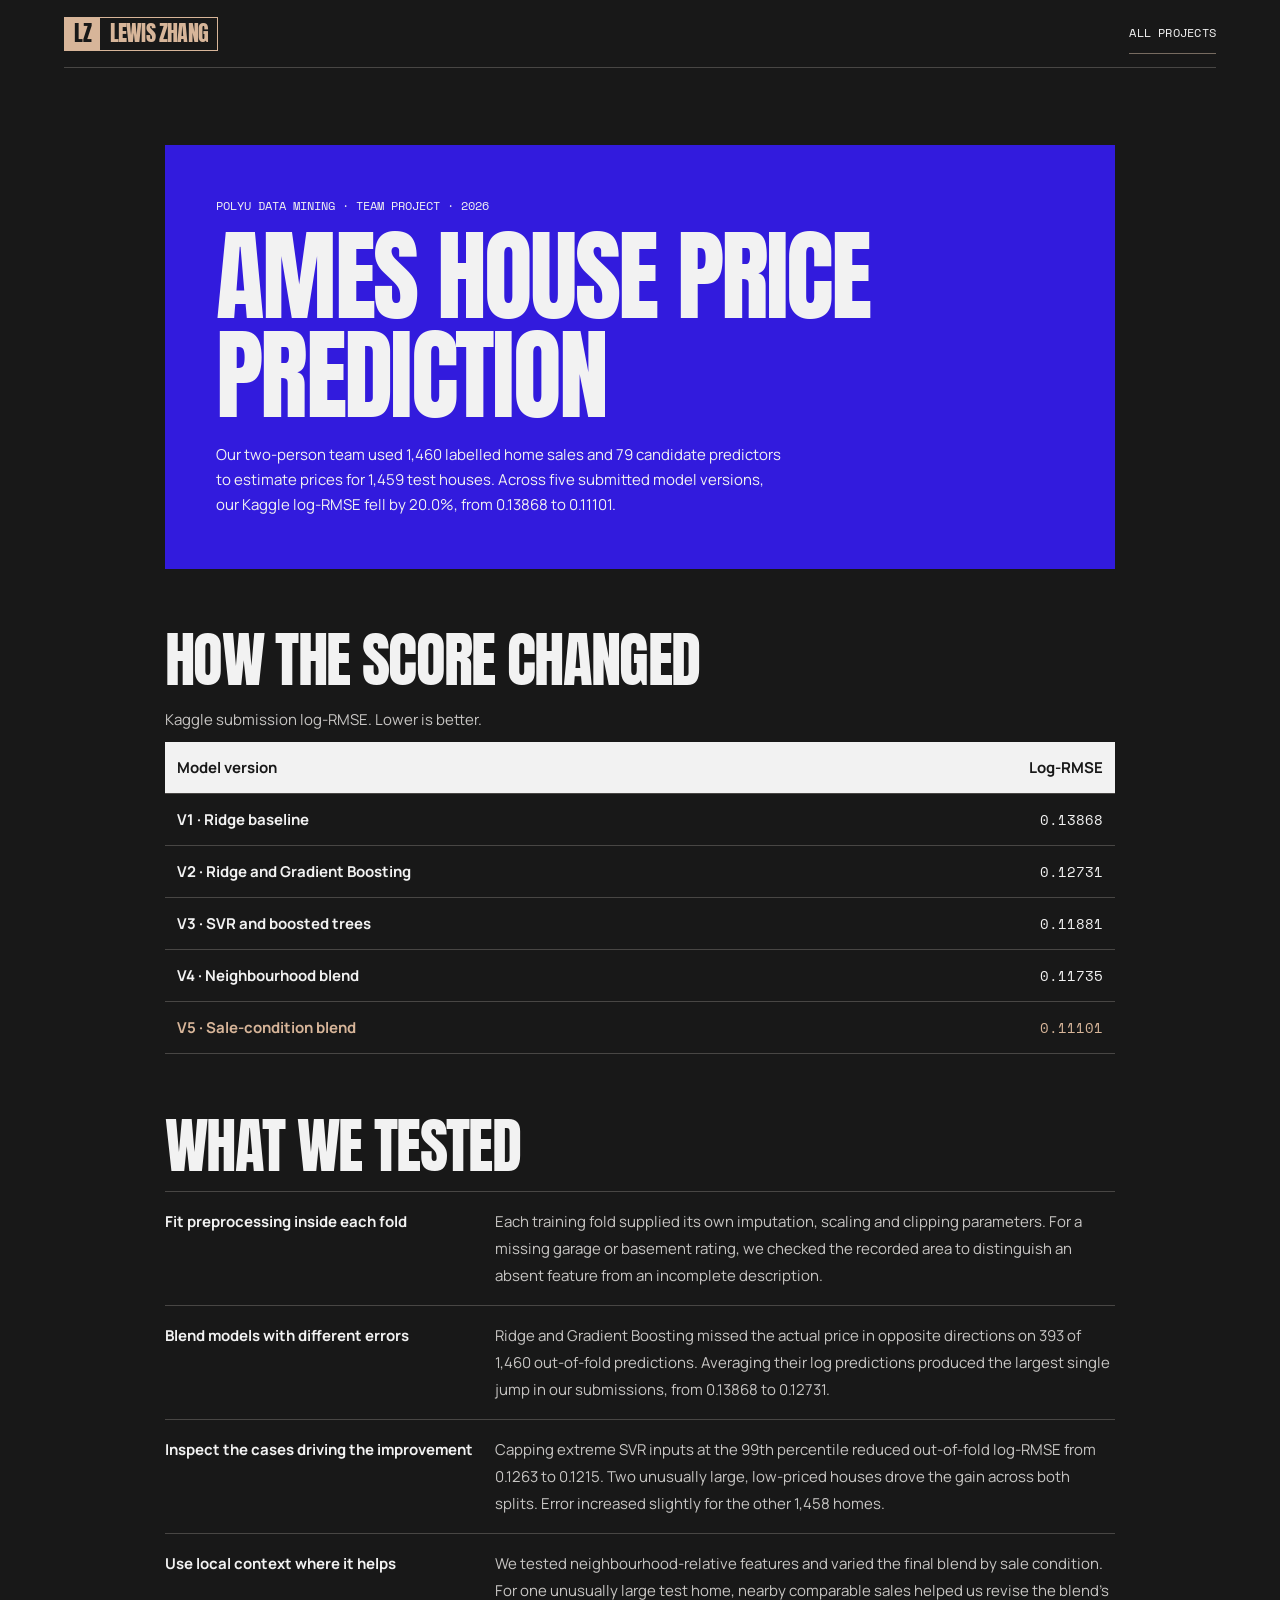
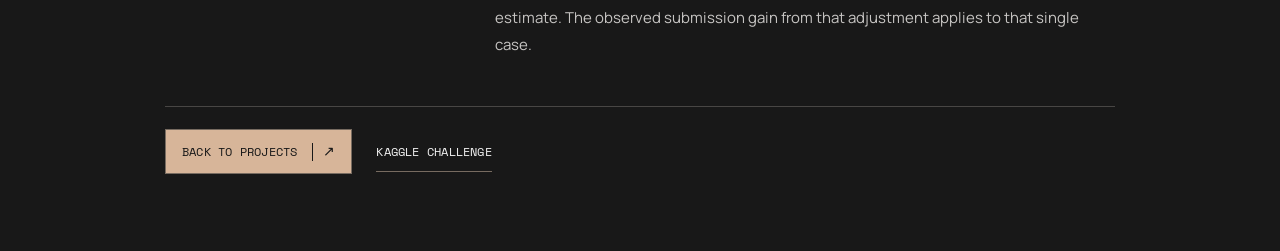
==== commit af97dd05: "Rebuild portfolio around the Worlds 2022 visual system" ====
--- a/ames-house-prices.html
+++ b/ames-house-prices.html
@@ -3,17 +3,17 @@
 <head>
   <meta charset="utf-8">
   <meta name="viewport" content="width=device-width, initial-scale=1">
-  <meta name="theme-color" content="#050916">
+  <meta name="theme-color" content="#181818">
   <meta name="description" content="A PolyU team project comparing regression models for Ames house prices, from a Ridge baseline to a final Kaggle log-RMSE of 0.11101.">
   <meta property="og:type" content="article">
   <meta property="og:title" content="Ames House Price Prediction | Lewis Zhang">
   <meta property="og:description" content="Five model versions and the validation work behind a 20% reduction in Kaggle log-RMSE.">
   <meta property="og:url" content="https://lewis136.github.io/personal-website/ames-house-prices.html">
   <link rel="canonical" href="https://lewis136.github.io/personal-website/ames-house-prices.html">
-  <link rel="icon" href="data:image/svg+xml,%3Csvg xmlns='http://www.w3.org/2000/svg' viewBox='0 0 64 64'%3E%3Crect width='64' height='64' rx='16' fill='%23080e19'/%3E%3Cpath d='M18 16v31h27M29 18h17L29 46h17' fill='none' stroke='%23d4b782' stroke-width='3'/%3E%3C/svg%3E">
+  <link rel="icon" href="data:image/svg+xml,%3Csvg xmlns='http://www.w3.org/2000/svg' viewBox='0 0 64 64'%3E%3Crect width='64' height='64' rx='16' fill='%23181818'/%3E%3Cpath d='M18 16v31h27M29 18h17L29 46h17' fill='none' stroke='%23d7b599' stroke-width='3'/%3E%3C/svg%3E">
   <link rel="stylesheet" href="styles.css?v=20261030">
-  <link rel="stylesheet" href="portfolio.css?v=20261123">
-  <script src="app.js?v=20261123" defer></script>
+  <link rel="stylesheet" href="portfolio.css?v=worlds22-panel2">
+  <script src="app.js?v=worlds22-panel2" defer></script>
   <title>Ames House Price Prediction | Lewis Zhang</title>
 </head>
 <body class="case-page">
--- a/portfolio.css
+++ b/portfolio.css
@@ -1,449 +1,316 @@
 @font-face {
-  font-family: 'Barlow Condensed';
-  src: url('assets/barlow-condensed-extrabold.ttf') format('truetype');
-  font-style: normal;
-  font-weight: 800;
+  font-family: Anton;
+  src: url('assets/anton.ttf') format('truetype');
+  font-weight: 400;
   font-display: swap;
 }
+@font-face {
+  font-family: 'Space Mono';
+  src: url('assets/space-mono.ttf') format('truetype');
+  font-weight: 400;
+  font-display: swap;
+}
 
 :root {
-  --ink: #050916;
-  --ink-raised: #0a1226;
-  --ink-soft: #0d1b36;
-  --paper: #f2f5ff;
-  --gold: #e5b958;
-  --gold-bright: #ffda87;
-  --muted: #b5bfda;
-  --quiet: #909dbe;
-  --line: rgb(127 157 222 / 25%);
-  --gold-line: rgb(229 185 88 / 45%);
-  --blue: #4b78f8;
-  --display: 'Barlow Condensed', Impact, 'Arial Narrow', sans-serif;
-  --technical: 'SFMono-Regular', Consolas, 'Liberation Mono', monospace;
-  --cut: polygon(0 0, calc(100% - 12px) 0, 100% 12px, 100% 100%, 12px 100%, 0 calc(100% - 12px));
-}
-
+  --ink: #181818;
+  --ink-raised: #202020;
+  --ink-soft: #292929;
+  --paper: #f2f2f2;
+  --gold: #d7b599;
+  --gold-bright: #d7b599;
+  --blue: #321bdd;
+  --muted: #c7c5c3;
+  --quiet: #aeaba8;
+  --line: #484644;
+  --gold-line: #776b60;
+  --display: 'Manuka Bold', Anton, Impact, sans-serif;
+  --technical: 'Fraktion Mono', 'PP Fraktion Mono', 'Space Mono', monospace;
+}
 body { overflow-x: clip; }
-body::before { background: radial-gradient(ellipse at 93% 0%, #142853 0%, transparent 52%); }
-
-.site-header {
-  min-height: 76px;
-  padding-block: 12px;
-  background: rgb(5 9 22 / 94%);
+body::before, .hero::before, .contact-glow { display: none; }
+
+.site-header, .site-header.is-scrolled {
+  min-height: 64px;
+  padding-block: 8px;
+  background: var(--ink);
   border-color: var(--line);
 }
-
-.site-header.is-scrolled { min-height: 68px; padding-block: 10px; background: rgb(5 9 22 / 96%); }
-.site-header::after, .case-header::after {
-  position: absolute;
-  right: 0;
-  bottom: -1px;
-  width: clamp(80px, 12vw, 180px);
-  height: 2px;
-  background: linear-gradient(90deg, var(--blue), var(--gold));
-  content: '';
-}
-
-.brand { gap: .75rem; }
-.brand-symbol {
-  display: inline-grid;
-  grid-auto-flow: column;
-  place-content: center;
-  width: 42px;
-  height: 38px;
-  padding: 0 .08em 0 0;
-  background: linear-gradient(137deg, #244ea7, #111d3a 72%);
-  border-top: 1px solid var(--gold);
-  clip-path: var(--cut);
+.brand { gap: 0; border: 1px solid var(--gold); color: var(--gold); }
+.brand-symbol, .brand-name {
+  display: inline-flex;
+  align-items: center;
+  justify-content: center;
+  min-height: 32px;
+  padding: 0 .42em;
+  font: 400 1.4rem/1 var(--display);
+  letter-spacing: -.035em;
+}
+.brand-symbol { background: var(--gold); color: var(--ink); }
+.brand-symbol > span { transform: none; }
+.nav-links { gap: clamp(.85rem, 2vw, 2.1rem); }
+.nav-links a, html.js .nav-links a, .nav-cv, .text-link, .project-filter button,
+.button, .contact-links a, .contact-links button, .project-count, .motion-toggle {
+  font: 400 .77rem/1.4 var(--technical);
+  text-transform: uppercase;
+  letter-spacing: .018em;
+}
+.nav-links a { color: var(--paper); }
+.nav-links a::after { height: 2px; background: var(--gold); }
+.button, .nav-cv, .contact-links a, .contact-links button, .back-top {
+  display: inline-flex;
+  align-items: center;
+  justify-content: center;
+  gap: .9rem;
+  padding: .8rem 1rem;
+  min-height: 44px;
+  background: var(--ink);
+  border: 1px solid var(--gold-line);
   color: var(--paper);
-  font: 800 1.5rem/.9 var(--display);
-  letter-spacing: -.06em;
-}
-
-.brand-symbol > span { transform: none; color: var(--gold-bright); }
-.brand-name { font: 800 1.25rem/1 var(--display); letter-spacing: .09em; }
-.nav-links { gap: clamp(.9rem, 2.25vw, 2.25rem); }
-.nav-links a, html.js .nav-links a, .nav-cv { font-size: .875rem; }
-.nav-links a { text-transform: uppercase; }
-.nav-links a::after { height: 2px; background: linear-gradient(90deg, var(--blue), var(--gold)); }
-
-.button, .nav-cv, .contact-links a, .contact-links button, .back-top {
-  position: relative;
-  isolation: isolate;
-  min-height: 44px;
-  padding-inline: clamp(.8rem, 1.8vw, 1.45rem);
-  border: 0;
-  background: #244280;
+}
+.button-gold, .contact-links a:hover, .contact-links button:hover { color: var(--ink); background: var(--gold); }
+.button::after, .nav-cv::after {
+  content: '↗';
+  display: grid;
+  place-items: center;
+  align-self: stretch;
+  border-left: 1px solid currentColor;
+  padding-left: .75em;
+  line-height: 1;
+  font-family: Arial, sans-serif;
+  font-size: 1.1em;
+}
+a[data-flight]::after { content: '↓'; }
+.nav-cv::after { content: '↓'; }
+.button:hover, .nav-cv:hover, .back-top:hover {
+  background: var(--blue);
   color: var(--paper);
-  clip-path: var(--cut);
-  font-size: .875rem;
-  font-weight: 700;
-  text-align: center;
+  border-color: var(--paper);
+  transform: none;
+}
+a:focus-visible, button:focus-visible, summary:focus-visible { outline: 2px solid currentColor; outline-offset: 3px; }
+
+.hero, html:not(.js) .hero {
+  display: block;
+  min-height: 0;
+  padding: clamp(5.45rem, 8vw, 7.8rem) 0 0;
+  container-type: inline-size;
+}
+.hero-rail, .hero-caption {
+  display: flex;
+  justify-content: space-between;
+  align-items: center;
+  gap: 1rem;
+  padding: .7rem 0;
+  border-block: 1px solid var(--gold-line);
+}
+.hero-rail {
+  color: var(--gold);
+  font: 400 clamp(.65rem, 1.05vw, .86rem)/1.25 var(--technical);
   text-transform: uppercase;
 }
-
-.button::before, .nav-cv::before, .contact-links a::before,
-.contact-links button::before, .back-top::before {
-  position: absolute;
-  z-index: -1;
-  inset: 1px;
-  background: #0d1933;
-  clip-path: var(--cut);
-  content: '';
-  transition: background-color .2s ease;
-}
-
-.button-gold { background: var(--gold); color: #0a101d; }
-.button-gold::before {
-  inset: 0;
-  background: linear-gradient(110deg, #c99134 0%, #ffe39c 60%, #e6b759 100%);
-}
-
-.button-gold::after {
-  position: absolute;
-  z-index: -1;
-  inset: 0;
-  background: linear-gradient(110deg, transparent 22%, #fff1c2 50%, transparent 78%);
-  transform: translateX(-115%);
-  transition: transform .44s cubic-bezier(.22,.61,.36,1);
-  content: '';
-}
-
-.button-gold:hover { color: #0a101d; transform: none; }
-.button-gold:hover::after, .button-gold:focus-visible::after { transform: translateX(115%); }
-.nav-cv:hover::before, .contact-links a:hover::before, .contact-links button:hover::before, .back-top:hover::before { background: #213a70; }
-a.button:focus-visible, .nav-cv:focus-visible, .contact-links a:focus-visible,
-.contact-links button:focus-visible, .back-top:focus-visible {
-  outline: 2px solid var(--paper);
-  outline-offset: -5px;
-  text-decoration: underline;
-  text-underline-offset: .2em;
-}
-
-.hero {
-  display: grid;
-  grid-template-columns: 1fr;
-  align-items: center;
-  min-height: clamp(625px, 91svh, 850px);
-  padding-top: clamp(6rem, 13vh, 9rem);
-  padding-bottom: clamp(3rem, 8vh, 5rem);
-  border-bottom: 1px solid var(--line);
-}
-
-.hero::before { display: none; }
-.hero-copy { width: min(58%, 660px); }
-.hero .eyebrow, .ames-kicker {
-  color: var(--gold-bright);
-  font: 700 clamp(.75rem, 1vw, .875rem)/1.55 var(--technical);
-  letter-spacing: .08em;
-}
-
-.hero h1, .display-heading, .project-card h3, .case-intro h1, .case-section h2, .contact-main h2 {
-  font-family: var(--display);
-  font-weight: 800;
-  letter-spacing: .005em;
-  line-height: .92;
-  text-transform: uppercase;
-}
-
-.hero h1 {
-  margin: .9rem 0 1.05rem;
-  font-size: clamp(6rem, 13.5vw, 13rem);
-  line-height: .78;
-  text-indent: -.022em;
-  text-shadow: 0 7px 54px rgb(5 9 22 / 45%);
-}
-
-.hero h1 span { display: block; color: var(--gold-bright); }
-.hero-discipline {
-  display: table;
-  padding: .38em .75em;
-  border-left: 3px solid var(--gold);
-  background: #1b3888;
-  color: #f2f5ff;
-  font: 700 clamp(.85rem, 1.65vw, 1.15rem)/1.25 var(--technical);
-  letter-spacing: .025em;
-  text-transform: uppercase;
-}
-
-.hero-intro { margin-top: 1.25rem; max-width: 45ch; }
-.hero-intro .short-rule { display: none; }
-.hero-intro p, .about-copy p, .experience-teaser, .experience-detail-grid p,
-.project-content > p, .project-compact .project-content > p, .project-details p,
-.education-detail > p, .skill-row p {
-  font-size: 1rem;
-  line-height: 1.67;
-}
-
-.hero-actions { flex-direction: row; align-items: center; gap: .6rem 1.25rem; margin-top: 1.35rem; }
-.hero-actions .button { min-height: 48px; }
-.text-link, .hero-actions .text-link, .project-details > summary { font-size: .875rem; }
-
-.hero-stage {
-  position: absolute;
-  z-index: -1;
-  inset: 53px -4.5vw 0 19%;
-  overflow: hidden;
-  pointer-events: none;
-  isolation: isolate;
-  background-color: #0a1226;
-  background-image: url('assets/portfolio-flags.jpg'),
-    radial-gradient(ellipse at 74% 47%, #1a49a6 0%, #0c193d 39%, #050916 71%);
-  background-size: cover;
-  background-position: center right;
-}
-
-.hero-stage::before, .hero-stage::after { position: absolute; inset: 0; pointer-events: none; content: ''; }
-.hero-stage::before {
-  z-index: 1;
-  background:
-    linear-gradient(90deg, #050916 0%, rgb(5 9 22 / 88%) 14%, rgb(5 9 22 / 36%) 36%, transparent 65%),
-    linear-gradient(0deg, #050916 0%, transparent 22%, transparent 85%, #050916 100%);
-}
-
-.hero-stage::after {
-  border-right: 1px solid var(--gold-line);
-  width: 25%;
-  right: 3.5vw;
-  left: auto;
-  inset-block: 9% 12%;
-  background: linear-gradient(115deg, transparent 45%, rgb(61 111 233 / 18%));
-  transform: skewX(-14deg);
-}
-
-.stage-grid {
-  position: absolute;
-  z-index: -1;
-  inset: 0;
-  background-image: linear-gradient(rgb(151 181 247 / 15%) 1px, transparent 1px),
-    linear-gradient(90deg, rgb(151 181 247 / 15%) 1px, transparent 1px);
-  background-size: 56px 56px;
-  mask-image: linear-gradient(90deg, transparent 18%, black);
-  opacity: .48;
-}
-
-#flag-canvas {
-  position: absolute;
-  inset: auto 0 0 auto;
-  width: min(78%, 810px);
-  height: min(59%, 500px);
-  opacity: .72;
-  mask-image: linear-gradient(90deg, transparent, black 24%);
-}
-
-.display-heading, .about-grid .display-heading { font-size: clamp(3.65rem, 8vw, 7rem); }
-.display-heading em, .project-card h3 em, .case-intro h1 em, .contact-main h2 em {
-  color: var(--gold-bright);
-  font-style: normal;
-  font-weight: inherit;
-}
-
-.section-pad { padding-block: clamp(3.65rem, 7vw, 7.25rem); }
-.section-intro { margin-bottom: clamp(1.5rem, 4.5vw, 3.5rem); }
-#projects, #experience, #about, #foundation, #contact { scroll-margin-top: -.5rem; }
-.project-toolbar { gap: .5rem 1rem; align-items: center; }
-.project-filter { gap: .4rem; }
-.project-filter button {
-  min-height: 44px;
-  padding: .45rem .8rem;
-  border: 1px solid var(--line);
-  background: #0b172c;
-  color: var(--muted);
-  font-size: .875rem;
-}
-
-.project-filter button::after { display: none; }
-.project-filter button:hover { border-color: var(--blue); color: var(--paper); }
-.project-filter button[aria-pressed='true'] { border-color: var(--gold); background: #1e3471; color: var(--gold-bright); }
-.project-count { color: var(--muted); font: 400 .8125rem/1.5 var(--technical); }
-
-.project-grid { gap: clamp(1.5rem, 3vw, 3rem); }
-.project-card {
+.hero-rail span:last-child { display: inline-flex; align-items: center; gap: .6em; }
+.hero-rail span:last-child::before { content: ''; width: .54em; height: .54em; border-radius: 50%; background: var(--gold); }
+.hero-poster { display: grid; grid-template-columns: 39% 61%; margin-block: .65rem; }
+.hero-copy {
   display: flex;
   flex-direction: column;
+  align-items: flex-start;
+  justify-content: space-between;
+  gap: clamp(.9rem, 2vw, 2rem);
+  padding: 0 .7rem 0 0;
+}
+.hero h1, .display-heading, .about-grid .display-heading, .project-card h3, .case-intro h1,
+.case-section h2, .contact-main h2, .company-title, .education-detail h3, .fact strong {
+  font: 400 3rem/.99 var(--display);
+  text-transform: uppercase;
+  letter-spacing: -.027em;
+}
+.hero h1 {
+  width: 133.33%;
+  transform: scaleX(.75);
+  transform-origin: left center;
+  margin: 0;
+  color: var(--gold);
+  font-size: 20.9cqw;
+  line-height: .94;
+  letter-spacing: -.002em;
+}
+.hero h1 span { display: block; }
+.hero-discipline {
+  font: 400 clamp(.85rem, 1.65vw, 1.4rem)/1.15 var(--technical);
+  text-transform: uppercase;
+  color: var(--gold);
+}
+.hero-stage {
+  position: relative;
   overflow: hidden;
   min-width: 0;
-  border: 1px solid var(--line);
-  background: #0b1428;
-  transition: border-color .22s ease;
-}
-
-.project-card:hover, .project-card:focus-within { border-color: var(--blue); }
-.project-card .project-content { padding: clamp(1.15rem, 2.7vw, 2rem); }
-.project-card h3 { font-size: clamp(2.5rem, 5vw, 4.7rem); }
-.project-content > p { margin-top: .85rem; }
-.project-overline, .project-compact .project-overline, .project-foot > span {
-  color: var(--muted);
-  font: 400 .8125rem/1.5 var(--technical);
-}
-.project-overline { clip-path: none; }
-.project-visual {
+  background: var(--blue);
+  isolation: isolate;
+}
+.hero-stage img, #flag-canvas { display: block; position: absolute; inset: 0; width: 100%; height: 100%; object-fit: cover; }
+#flag-canvas { opacity: 0; }
+#flag-canvas.is-ready { opacity: 1; }
+.poster-signature {
+  position: absolute;
+  right: .8rem;
+  bottom: .8rem;
+  display: block;
+  background: var(--ink);
+  color: var(--gold);
+  padding: .45em .6em;
+  font: 700 .9rem/1.1 sans-serif;
+  letter-spacing: .1em;
+}
+.hero-caption { padding: 1rem 0; }
+.hero-caption p { max-width: 54ch; color: var(--muted); font-size: 1rem; line-height: 1.52; }
+.hero-actions { display: flex; flex-wrap: wrap; flex-direction: row; align-items: center; gap: .75rem 1.4rem; margin: 0; }
+.text-link { min-height: 40px; }
+
+.section-pad { padding-block: clamp(3.9rem, 7vw, 6.75rem); }
+.section-intro { margin-bottom: clamp(1.5rem, 3vw, 2.75rem); }
+.display-heading, .about-grid .display-heading { font-size: clamp(3.2rem, 7vw, 6.2rem); }
+.display-heading em, .project-card h3 em, .contact-main h2 em, .case-intro h1 em {
+  color: var(--gold); font: inherit; letter-spacing: inherit;
+}
+.project-toolbar { flex-wrap: wrap; gap: .75rem 1.2rem; padding-block: .65rem; border-block: 1px solid var(--line); }
+.project-filter { gap: 0; flex-wrap: wrap; }
+.project-filter button { min-height: 44px; padding: .55rem .85rem; color: var(--paper); border: 1px solid transparent; }
+.project-filter button:hover { border-color: var(--paper); }
+.project-filter button[aria-pressed='true'] { background: var(--blue); color: var(--paper); }
+.project-filter button::after { display: none; }
+.project-count { color: var(--muted); }
+.project-grid { gap: clamp(1rem, 2vw, 2rem); }
+.project-card { min-width: 0; border-top: 1px solid var(--gold-line); }
+.project-card h3 { font-size: clamp(2.35rem, 4.4vw, 4.1rem); }
+.project-compact h3 { font-size: clamp(2rem, 3.5vw, 3rem); }
+.project-visual, .compact-visual { background: #242327; border-color: var(--line); }
+.project-compact { padding-top: 1.2rem; }
+.project-content > p, .project-compact .project-content > p, .project-details p, .about-copy p,
+.experience-detail-grid p, .education-detail > p, .skill-row p { font-size: 1rem; line-height: 1.68; }
+.project-overline, .project-compact .project-overline, .project-foot > span, .ames-kicker, .experience-role,
+.experience-meta, .micro-label, .education-location, .fact > span { font: 400 .76rem/1.5 var(--technical); }
+.project-overline, .project-overline > span:first-child, .project-foot > span { color: var(--muted); }
+.project-ames, .case-intro {
+  background: var(--blue);
+  color: var(--paper);
+  padding: clamp(1.35rem, 4vw, 3.5rem);
   border: 0;
-  border-bottom: 1px solid var(--line);
-  background: radial-gradient(ellipse at 68% 5%, #263c78, #0a1731 72%);
-}
-
-.project-compact { display: grid; grid-template-columns: clamp(54px, 10vw, 112px) minmax(0, 1fr); align-items: start; gap: 0; padding-top: 0; }
-.project-compact .compact-visual { margin: clamp(.6rem, 2vw, 1.2rem); width: auto; align-self: start; }
-.project-compact h3 { font-size: clamp(2rem, 3.5vw, 3.1rem); }
-
+}
 .project-ames {
-  position: relative;
   display: grid;
   grid-column: 1 / -1;
-  grid-template-columns: minmax(0, 1.2fr) minmax(0, .8fr);
+  grid-template-columns: minmax(0, 1.1fr) minmax(0, .9fr);
   align-items: center;
-  gap: clamp(1.5rem, 5vw, 5rem);
-  padding: clamp(1.4rem, 4vw, 4rem);
-  border-top: 2px solid var(--gold);
-  clip-path: polygon(0 0, calc(100% - 25px) 0, 100% 25px, 100% 100%, 0 100%);
-  background: linear-gradient(115deg, #0e1c39 8%, #122b66 68%, #0d1b3f);
-}
-
-.project-ames::after {
-  position: absolute;
-  z-index: -1;
-  inset: 0;
-  background: repeating-linear-gradient(126deg, transparent 0 35px, rgb(166 195 255 / 6%) 36px, transparent 37px 65px);
-  content: '';
-}
-
-.ames-copy h3 { margin-top: .62rem; }
-.ames-copy > p:not(.ames-kicker) { max-width: 50ch; margin-block: .85rem 1.25rem; color: var(--muted); font-size: 1rem; line-height: 1.67; }
-.ames-result { min-width: 0; padding: .9rem clamp(1rem, 2.4vw, 1.8rem); border: 1px solid var(--gold-line); background: rgb(5 9 22 / 80%); }
+  gap: clamp(1.5rem, 5vw, 4rem);
+}
+.ames-copy h3 { margin-block: .7rem 1rem; }
+.ames-copy h3 em, .case-intro h1 em { color: inherit; }
+.ames-copy > p:not(.ames-kicker), .case-lead { color: var(--paper); max-width: 63ch; line-height: 1.65; }
+.ames-copy .button { margin-top: 1.3rem; }
+.ames-result { background: var(--paper); color: var(--ink); padding: .7rem 1.15rem; }
 .ames-result dl { margin: 0; }
-.ames-result dl > div {
-  display: flex;
-  flex-wrap: wrap;
-  align-items: baseline;
-  justify-content: space-between;
-  gap: 0 .65rem;
-  padding-block: .5rem;
-  border-bottom: 1px solid var(--line);
-}
-
-.ames-result dt, .ames-result p { color: var(--muted); font-size: .9375rem; }
-.ames-result dd { margin: 0; font: 800 clamp(2.1rem, 3.75vw, 3.75rem)/.94 var(--display); font-variant-numeric: tabular-nums; }
-.ames-result dl > div:last-child dd, .ames-result strong { color: var(--gold-bright); }
-.ames-result p { margin-block: .75rem .25rem; }
-
-.experience-section, .foundation-section {
-  background: linear-gradient(115deg, #091226, #0c1937 78%, #132755);
-  border-block-color: var(--line);
-}
-
-.experience-role, .experience-meta, .skill-row .micro-label, .education-detail .micro-label { color: var(--muted); font: 400 .8125rem/1.55 var(--technical); }
-.experience-role, .education-detail .micro-label { color: var(--gold-bright); }
-.company-symbol { background: #122c65; border-color: var(--gold-line); clip-path: var(--cut); font: 800 clamp(1.6rem, 4vw, 2.6rem)/1 var(--display); }
-.company-title, .education-detail h3 { font: 800 clamp(2rem, 4vw, 3.3rem)/1 var(--display); }
-.project-details > summary:hover, .experience-entry > summary:hover .company-title { color: var(--gold-bright); }
-
-.contact-main { position: relative; }
-.contact-main h2 { font-size: clamp(4.4rem, 12vw, 9rem); }
-.contact-prelude { margin: 1rem 0 0; font-size: 1rem; }
-.contact-email { margin-top: 1.1rem; overflow-wrap: anywhere; }
-.contact-links { gap: .6rem; margin-top: 1.2rem; }
-.back-top { justify-self: end; padding: 0; }
-
-.case-header { position: relative; display: flex; align-items: center; justify-content: space-between; gap: 1rem; min-height: 76px; border-bottom: 1px solid var(--line); }
-.case-shell { max-width: 950px; padding-block: clamp(2.5rem, 7vw, 6rem); }
-.case-intro {
-  padding: clamp(1.5rem, 4vw, 3.5rem);
-  border-top: 2px solid var(--gold);
-  background: linear-gradient(115deg, #13224b, #162e6a 92%);
-  clip-path: polygon(0 0, calc(100% - 24px) 0, 100% 24px, 100% 100%, 0 100%);
-}
-.case-intro h1 { margin-block: .65rem 1.1rem; font-size: clamp(3.2rem, 8vw, 6.6rem); }
-.case-lead { max-width: 64ch; color: #dfe6fa; font-size: clamp(1rem, 2vw, 1.15rem); }
-.case-section { margin-top: clamp(2.5rem, 6vw, 4rem); }
-.case-section h2 { margin-bottom: 1.1rem; font-size: clamp(2.5rem, 5vw, 4.4rem); }
-
-.score-table { width: 100%; border-collapse: collapse; background: #101f3e; }
-.score-table caption { padding-bottom: .75rem; color: var(--muted); text-align: left; }
-.score-table th, .score-table td { padding: .8rem clamp(.7rem, 2vw, 1.25rem); border-bottom: 1px solid var(--line); text-align: left; }
-.score-table tbody th { font-weight: 500; }
+.ames-result dl > div { display: flex; flex-wrap: wrap; align-items: center; justify-content: space-between; gap: .4rem; padding: .8rem 0; border-bottom: 1px solid #9c9c9c; }
+.ames-result dt, .ames-result p { font: 400 .75rem/1.5 var(--technical); }
+.ames-result dd { margin: 0; font: 400 clamp(1.9rem, 3.7vw, 3.8rem)/1 var(--display); }
+.ames-result p { padding: .65rem 0 .2rem; }
+.ames-result dl > div:last-child dd { color: var(--blue); }
+
+.experience-section, .foundation-section { background: var(--ink-raised); border-color: var(--line); }
+/* The lighter information panel follows the tournament's published roster cards. */
+.experience-section {
+  --gold: #321bdd;
+  --gold-bright: #321bdd;
+  --quiet: #575450;
+  --muted: #393836;
+  --line: #c6c2be;
+  background: var(--paper);
+  color: var(--ink);
+}
+.experience-section .tags > span { color: var(--muted); }
+.experience-section .company-symbol { background: var(--ink); color: var(--paper); }
+.experience-section .company-symbol span { color: var(--paper); }
+.company-symbol { background: var(--gold); color: var(--ink); border: 0; font: 400 2.4rem/1 var(--display); }
+.company-symbol span { color: var(--ink); }
+.company-title, .education-detail h3 { font-size: clamp(1.8rem, 3.6vw, 3.2rem); }
+.fact strong { font-size: clamp(2.2rem, 4vw, 3.8rem); }
+.contact-main h2 { font-size: clamp(3.8rem, 10vw, 9rem); }
+.contact-links { gap: .65rem; }
+.contact-links span { color: inherit; }
+.contact-email { overflow-wrap: anywhere; }
+.back-top { width: 44px; }
+.case-header { display: flex; align-items: center; justify-content: space-between; gap: .8rem; min-height: 68px; border-bottom: 1px solid var(--line); }
+.case-shell { max-width: 950px; padding-block: clamp(2rem, 6vw, 5rem); }
+.case-intro h1 { margin: .8rem 0 1.15rem; font-size: clamp(3rem, 7.8vw, 6.8rem); }
+.case-section { margin-top: clamp(2.3rem, 5vw, 3.8rem); }
+.case-section h2 { margin-bottom: 1rem; font-size: clamp(2.15rem, 5vw, 3.8rem); }
+.score-table { width: 100%; border-collapse: collapse; }
+.score-table caption { color: var(--muted); padding-bottom: .6rem; text-align: left; }
+.score-table th, .score-table td { padding: .75rem; border-bottom: 1px solid var(--line); text-align: left; }
+.score-table thead { background: var(--paper); color: var(--ink); }
 .score-table td, .score-table thead th:last-child { text-align: right; white-space: nowrap; }
 .score-table td { font: 400 .9rem/1.2 var(--technical); }
-.score-table tbody tr:last-child { background: #203775; color: var(--gold-bright); }
-
+.score-table tbody tr:last-child { color: var(--gold); }
 .case-findings { margin: 0; }
-.case-findings > div { display: grid; grid-template-columns: minmax(0, 1fr) minmax(0, 2fr); gap: 1.25rem; padding-block: 1.15rem; border-top: 1px solid var(--line); }
+.case-findings > div { display: grid; grid-template-columns: 1fr 2fr; gap: 1.25rem; border-top: 1px solid var(--line); padding-block: 1rem; }
 .case-findings dt { font-weight: 700; }
 .case-findings dd { margin: 0; color: var(--muted); }
-.case-footer { display: flex; flex-wrap: wrap; align-items: center; gap: 1rem 1.5rem; margin-top: 2.25rem; padding-top: 1.5rem; border-top: 1px solid var(--line); }
+.case-footer { display: flex; flex-wrap: wrap; align-items: center; gap: 1rem 1.5rem; padding-top: 1.4rem; margin-top: 2rem; border-top: 1px solid var(--line); }
 
 @view-transition { navigation: auto; }
-::view-transition-old(root) { animation: panel-out 205ms cubic-bezier(.38,0,.7,.4) both; }
-::view-transition-new(root) { animation: panel-in 330ms cubic-bezier(.2,.65,.22,1) both; }
-@keyframes panel-out { to { opacity: .4; transform: translateX(-2%); } }
-@keyframes panel-in {
-  from { clip-path: polygon(100% 0, 100% 0, 100% 100%, 85% 100%); }
-  to { clip-path: polygon(0 0, 100% 0, 100% 100%, 0 100%); }
-}
-
-@media screen {
-  body { font-size: 1rem; }
-  html.js .reveal { transition: opacity .52s ease, transform .62s cubic-bezier(.22,.61,.36,1), clip-path .62s cubic-bezier(.22,.61,.36,1); }
-  html.js .project-card.reveal:not(.is-visible) { transform: translateY(18px); }
-  html.js .hero h1.reveal:not(.is-visible) { transform: translateY(16px); }
-}
-
-@media screen and (max-width: 959px) {
-  html.js .nav-links { background: #0a142c; gap: 0 .85rem; }
-  html.js .nav-links a { padding-inline: .4rem; }
-  .hero-stage { left: 9%; }
-  .hero-copy { width: min(72%, 590px); }
-}
-
-@media screen and (max-width: 639px) {
-  .brand-symbol { width: 34px; height: 32px; }
-  .brand-name { font-size: 1.05rem; letter-spacing: .035em; }
-  .site-header, .site-header.is-scrolled { min-height: 64px; padding-block: 8px; }
-  .hero {
-    min-height: clamp(680px, 107svh, 750px);
-    align-items: end;
-    padding-top: 10rem;
-    padding-bottom: clamp(1.6rem, 5vw, 2.45rem);
-  }
-  .hero-copy { width: 100%; }
-  .hero h1 { font-size: clamp(5.7rem, 21vw, 9rem); }
-  .hero-stage { inset: 60px -5vw 34% -5vw; }
-  .hero-stage::before {
-    background: linear-gradient(0deg, #050916 0%, rgb(5 9 22 / 30%) 50%, transparent 72%),
-      linear-gradient(90deg, rgb(5 9 22 / 58%), transparent 85%);
-  }
-  #flag-canvas { width: 83%; height: 62%; }
-  .hero-intro { margin-top: .95rem; }
-  .hero-actions { margin-top: .9rem; }
-  .hero .eyebrow { font-size: .75rem; }
+@keyframes panel-in { from { clip-path: inset(0 100% 0 0); } to { clip-path: inset(0); } }
+@keyframes title-in { from { transform: translateY(85%); opacity: 0; } }
+::view-transition-new(root) { animation: panel-in .42s cubic-bezier(.7,0,.15,1) both; }
+::view-transition-old(root) { animation: none; }
+@media (prefers-reduced-motion: no-preference) {
+  html.js:not(.motion-paused) .hero h1 span { animation: title-in .48s cubic-bezier(.16,.8,.25,1) backwards; }
+  html.js:not(.motion-paused) .hero h1 span + span { animation-delay: .07s; }
+  html.js:not(.motion-paused) .hero-stage { animation: panel-in .62s cubic-bezier(.4,.02,.17,1) both; }
+}
+html.motion-paused::view-transition-new(root) { animation: none; }
+@media (prefers-reduced-motion: reduce) {
+  ::view-transition-new(root) { animation: none; }
+}
+@media (max-width: 959px) {
+  html.js .nav-links { background: var(--ink); border-color: var(--line); }
+  .hero-caption { align-items: flex-start; flex-direction: column; }
+}
+@media (max-width: 639px) {
+  .hero, html:not(.js) .hero { padding-top: 5.25rem; }
+  .hero-poster { grid-template-columns: minmax(0, .9fr) minmax(0, 1.1fr); }
+  .hero h1 { font-size: 24cqw; }
+  .hero-discipline { font-size: .7rem; }
+  .hero-discipline span { display: block; }
+  .hero-caption p { font-size: .94rem; }
+  .hero-caption { padding-block: .85rem 1rem; }
+  .hero-actions { gap: .5rem .9rem; }
   .project-ames, .case-findings > div { grid-template-columns: 1fr; }
   .case-findings > div { gap: .35rem; }
-  .case-header { min-height: 64px; }
-  .project-card .project-content { padding-inline: 1rem; }
-  .project-compact .project-content { padding-left: .6rem; }
-  .contact-main { padding: 0; }
-  .contact-links { gap: .4rem; }
-}
-
-@media screen and (max-width: 350px) {
-  .hero h1 { font-size: 5.2rem; }
-  .hero .button { padding-inline: .7rem; }
-  .hero-actions { column-gap: .7rem; }
-  .project-compact { grid-template-columns: minmax(0, 1fr); }
-  .project-compact .compact-visual { width: 56px; margin: .7rem .9rem 0; }
-  .project-compact .project-content { padding-inline: .9rem; }
-}
-
-html.motion-paused::view-transition-old(root), html.motion-paused::view-transition-new(root) { animation: none; }
-
-@media (prefers-reduced-motion: reduce) {
-  ::view-transition-old(root), ::view-transition-new(root) { animation: none; }
-}
-
+  .brand-symbol, .brand-name { min-height: 28px; font-size: 1.13rem; }
+  .nav-cv { font-size: .65rem; padding: .65rem; gap: .4rem; }
+  .project-filter button { padding-inline: .55rem; font-size: .71rem; }
+  .poster-signature { right: .45rem; bottom: .45rem; font-size: .7rem; }
+}
+@media (max-width: 359px) {
+  .brand-name { font-size: 1rem; }
+  .site-header { gap: .3rem; }
+  .project-compact { grid-template-columns: 1fr; }
+  .project-compact .compact-visual { width: 60px; }
+  .hero-actions .text-link { font-size: .68rem; }
+}
 @media print {
-  .case-header, .case-footer, .ames-copy .button, .hero-stage { display: none; }
-  .ames-result, .project-ames, .score-table, .score-table tbody tr:last-child, .project-card, .case-intro { background: transparent !important; }
-  .hero-discipline, .hero h1 span, .ames-kicker, .ames-copy > p:not(.ames-kicker),
-  .ames-result dt, .ames-result p, .ames-result strong, .ames-result dl > div:last-child dd,
-  .case-lead, .case-findings dd, .score-table caption, .score-table tbody tr:last-child { color: #303946; }
-}
+  .hero-stage, .hero-actions, .case-footer, .case-header { display: none; }
+  .hero-poster { display: block; }
+  .hero h1 { font-size: 40pt; }
+  .project-ames, .ames-result, .case-intro { background: white; color: black; }
+  .ames-copy > p:not(.ames-kicker), .case-lead { color: black; }
+}
+
+@keyframes rows-in {
+  0% { clip-path: polygon(0 0,0 0,0 34%,0 34%,0 68%,0 68%,0 100%,0 100%); }
+  50% { clip-path: polygon(0 0,86% 0,86% 34%,54% 34%,54% 68%,25% 68%,25% 100%,0 100%); }
+  100% { clip-path: polygon(0 0,100% 0,100% 34%,100% 34%,100% 68%,100% 68%,100% 100%,0 100%); }
+}
+@media (prefers-reduced-motion: no-preference) {
+  html:not(.motion-paused)::view-transition-new(root) { animation-name: rows-in; }
+}
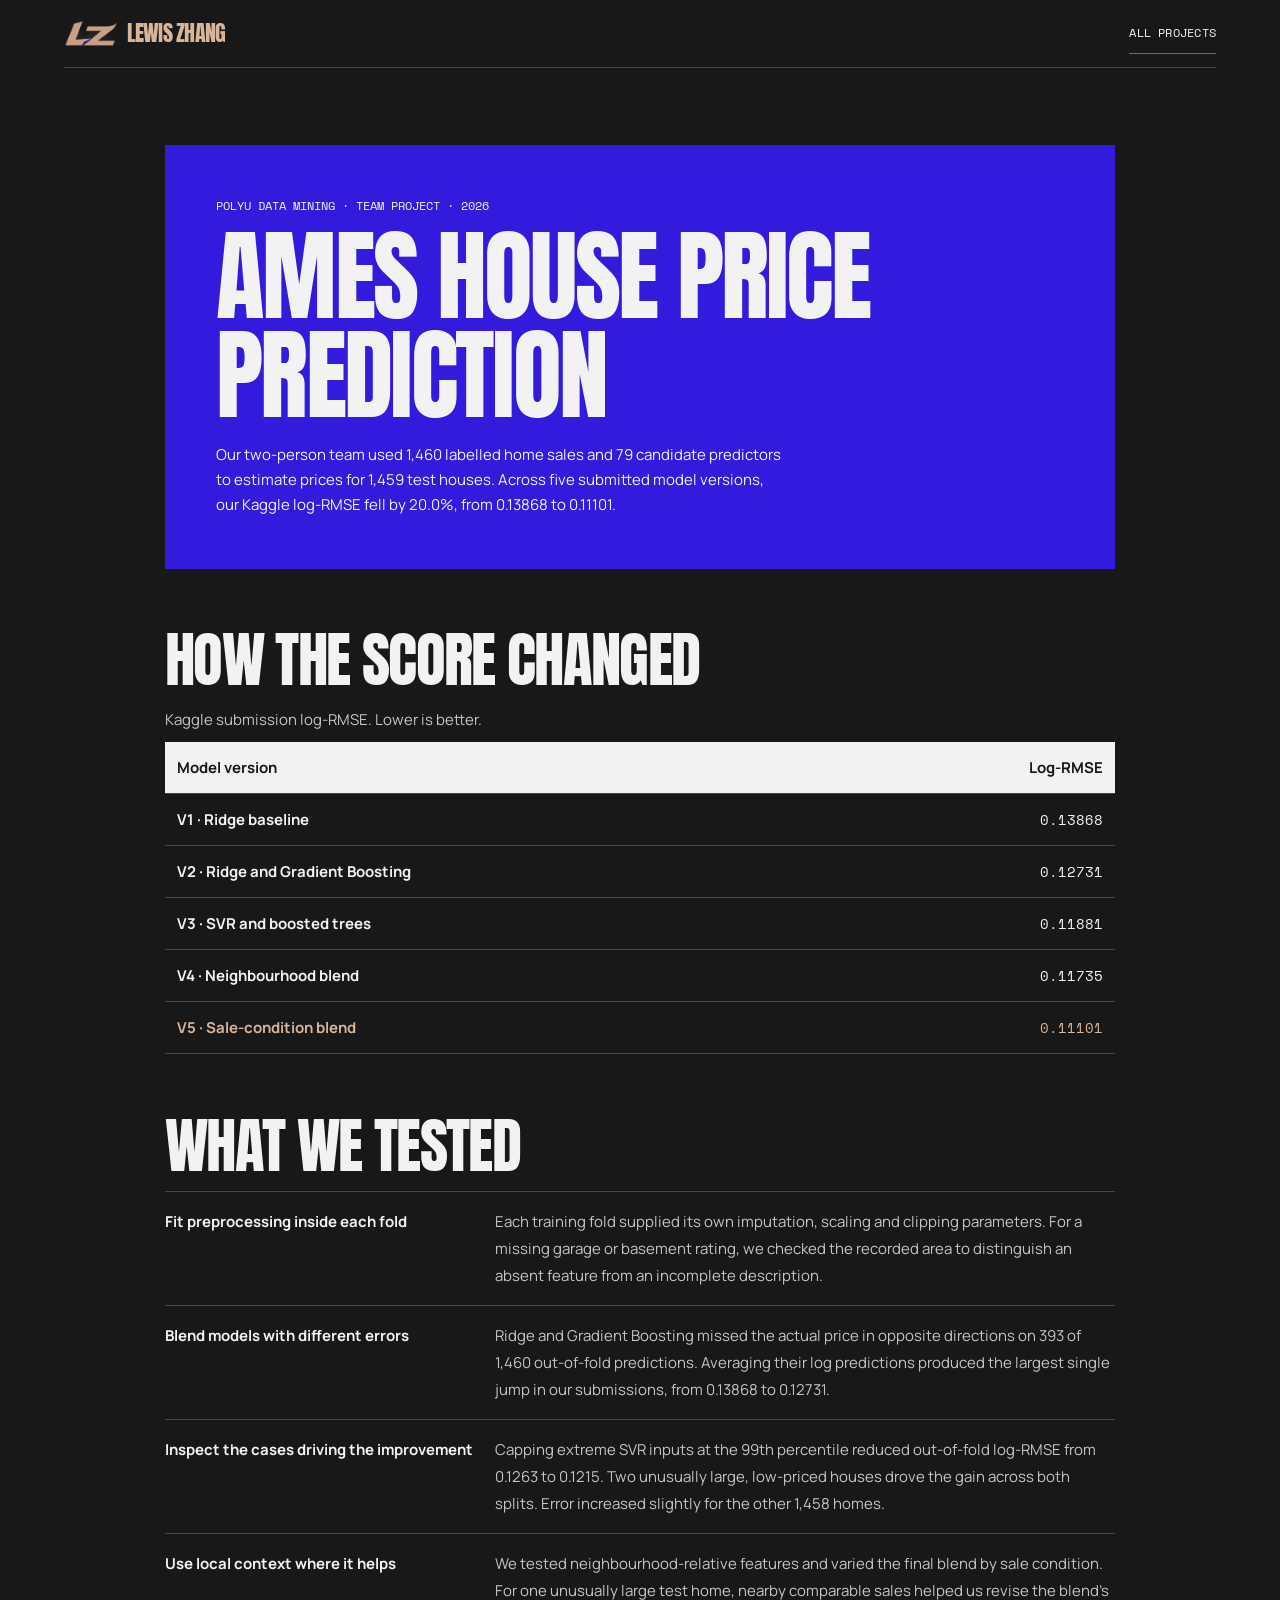
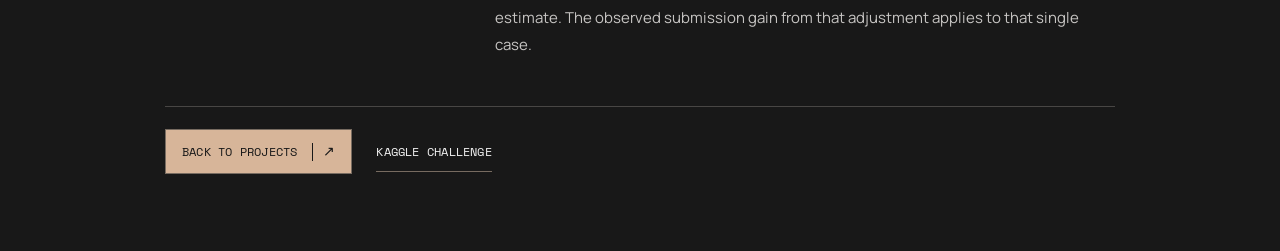
==== commit dcd16cf4: "Use Lewis’s selected LZ monogram in the portfolio header and favicon" ====
--- a/ames-house-prices.html
+++ b/ames-house-prices.html
@@ -10,9 +10,9 @@
   <meta property="og:description" content="Five model versions and the validation work behind a 20% reduction in Kaggle log-RMSE.">
   <meta property="og:url" content="https://lewis136.github.io/personal-website/ames-house-prices.html">
   <link rel="canonical" href="https://lewis136.github.io/personal-website/ames-house-prices.html">
-  <link rel="icon" href="data:image/svg+xml,%3Csvg xmlns='http://www.w3.org/2000/svg' viewBox='0 0 64 64'%3E%3Crect width='64' height='64' rx='16' fill='%23181818'/%3E%3Cpath d='M18 16v31h27M29 18h17L29 46h17' fill='none' stroke='%23d7b599' stroke-width='3'/%3E%3C/svg%3E">
+  <link rel="icon" type="image/png" sizes="64x64" href="assets/lz-icon.png">
   <link rel="stylesheet" href="styles.css?v=20261030">
-  <link rel="stylesheet" href="portfolio.css?v=worlds22-panel2">
+  <link rel="stylesheet" href="portfolio.css?v=lz-mark-1">
   <script src="app.js?v=worlds22-panel2" defer></script>
   <title>Ames House Price Prediction | Lewis Zhang</title>
 </head>
@@ -20,7 +20,7 @@
   <a class="skip-link" href="#main">Skip to content</a>
   <header class="case-header section-shell">
     <a href="index.html" class="brand" aria-label="Lewis Zhang, home">
-      <span class="brand-symbol" aria-hidden="true">L<span>Z</span></span>
+      <img class="brand-mark" src="assets/lz-mark.png" width="256" height="129" alt="">
       <span class="brand-name">LEWIS ZHANG</span>
     </a>
     <nav aria-label="Portfolio"><a class="text-link" href="index.html#projects">All projects</a></nav>
--- a/portfolio.css
+++ b/portfolio.css
@@ -35,18 +35,17 @@
   background: var(--ink);
   border-color: var(--line);
 }
-.brand { gap: 0; border: 1px solid var(--gold); color: var(--gold); }
-.brand-symbol, .brand-name {
+.brand { gap: .55rem; color: var(--gold); }
+.brand-mark { display: block; width: 54px; height: auto; flex-shrink: 0; }
+.brand-name {
   display: inline-flex;
   align-items: center;
   justify-content: center;
   min-height: 32px;
-  padding: 0 .42em;
+  padding: 0;
   font: 400 1.4rem/1 var(--display);
   letter-spacing: -.035em;
 }
-.brand-symbol { background: var(--gold); color: var(--ink); }
-.brand-symbol > span { transform: none; }
 .nav-links { gap: clamp(.85rem, 2vw, 2.1rem); }
 .nav-links a, html.js .nav-links a, .nav-cv, .text-link, .project-filter button,
 .button, .contact-links a, .contact-links button, .project-count, .motion-toggle {
@@ -286,7 +285,9 @@
   .hero-actions { gap: .5rem .9rem; }
   .project-ames, .case-findings > div { grid-template-columns: 1fr; }
   .case-findings > div { gap: .35rem; }
-  .brand-symbol, .brand-name { min-height: 28px; font-size: 1.13rem; }
+  .brand { gap: .32rem; }
+  .brand-mark { width: 40px; }
+  .brand-name { min-height: 28px; font-size: 1.13rem; }
   .nav-cv { font-size: .65rem; padding: .65rem; gap: .4rem; }
   .project-filter button { padding-inline: .55rem; font-size: .71rem; }
   .poster-signature { right: .45rem; bottom: .45rem; font-size: .7rem; }
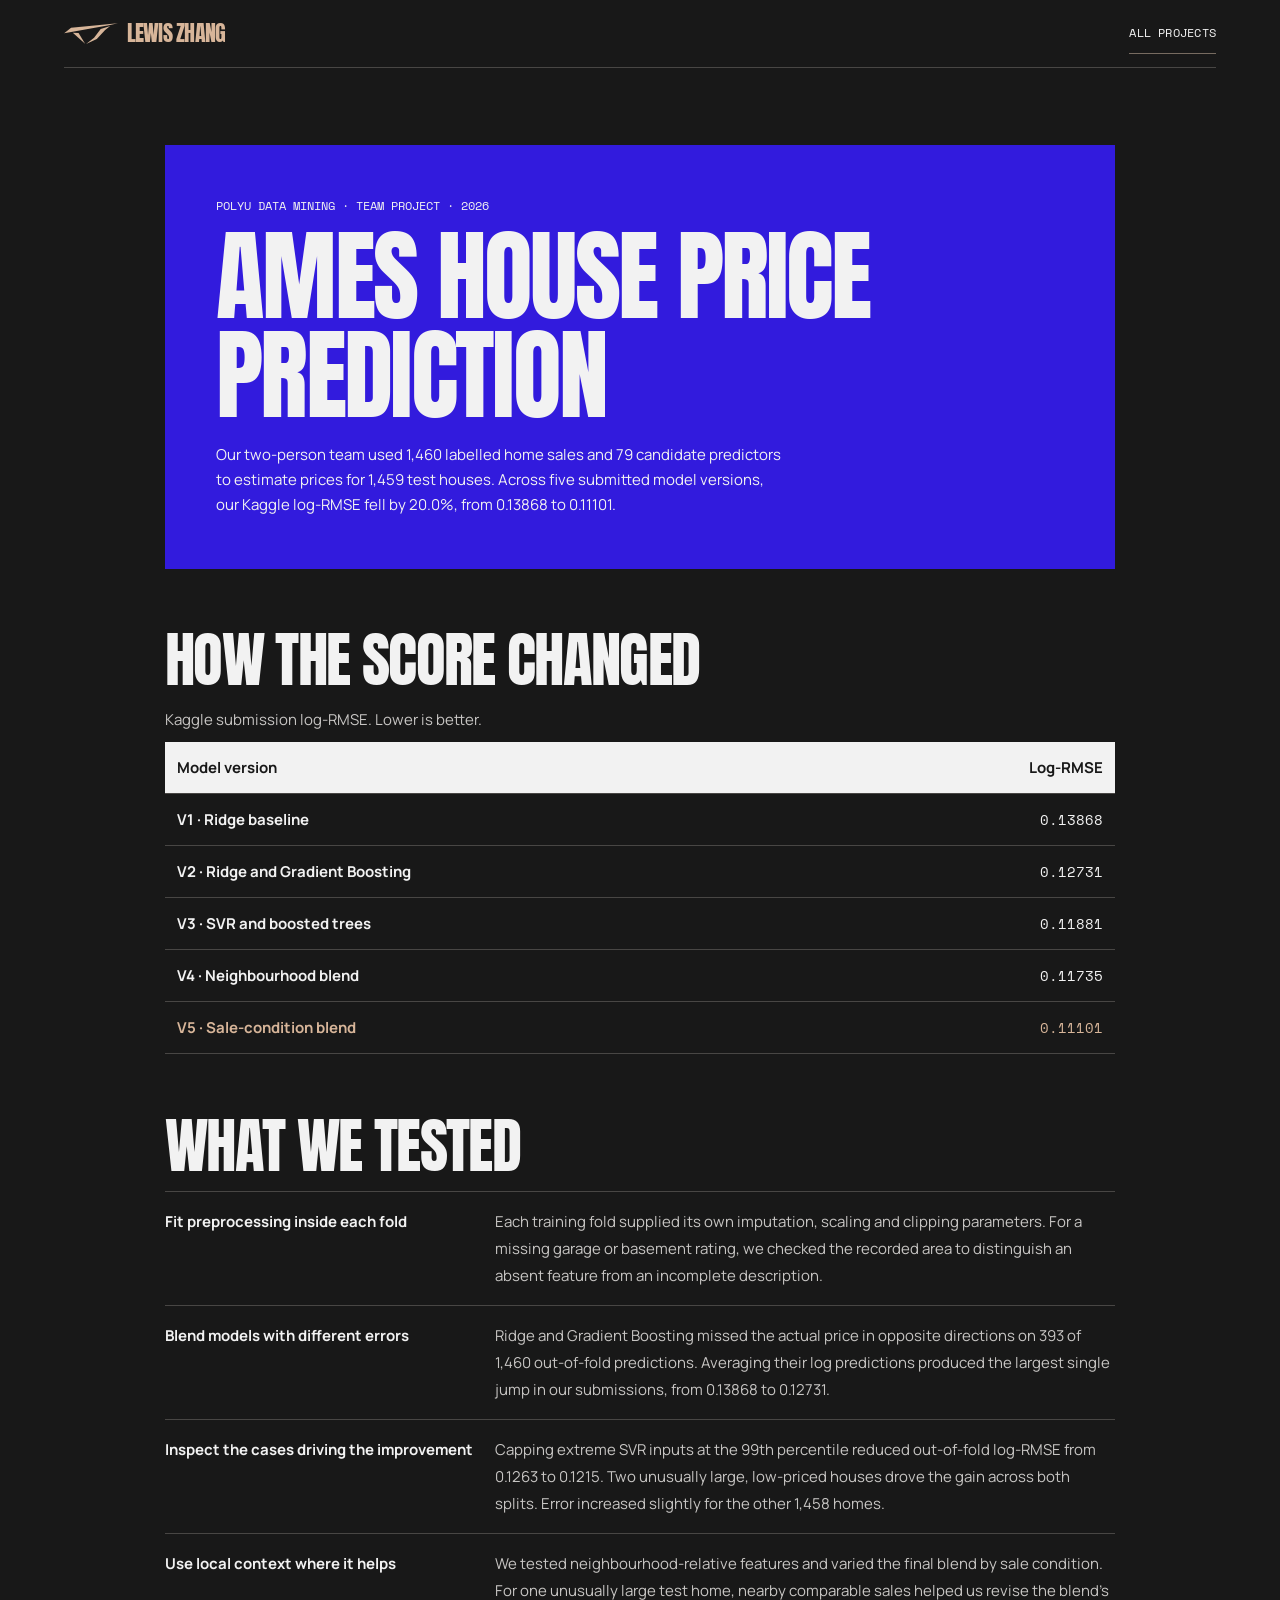
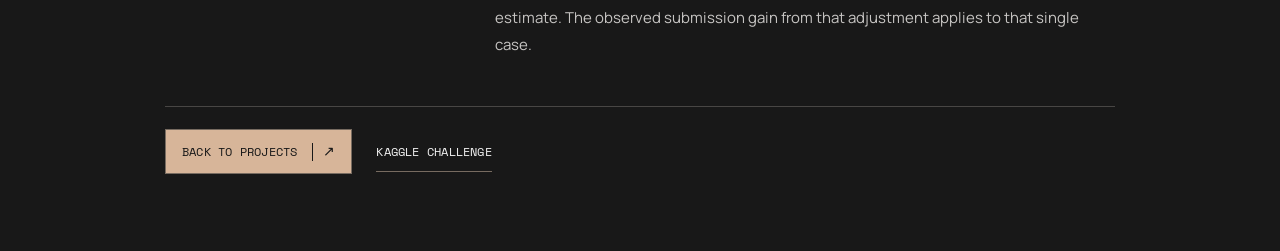
==== commit 02ae9a3d: "Use Lewis’s champagne three-blade emblem across the portfolio" ====
--- a/ames-house-prices.html
+++ b/ames-house-prices.html
@@ -10,7 +10,7 @@
   <meta property="og:description" content="Five model versions and the validation work behind a 20% reduction in Kaggle log-RMSE.">
   <meta property="og:url" content="https://lewis136.github.io/personal-website/ames-house-prices.html">
   <link rel="canonical" href="https://lewis136.github.io/personal-website/ames-house-prices.html">
-  <link rel="icon" type="image/png" sizes="64x64" href="assets/lz-icon.png">
+  <link rel="icon" type="image/svg+xml" sizes="any" href="assets/lewis-icon.svg">
   <link rel="stylesheet" href="styles.css?v=20261030">
   <link rel="stylesheet" href="portfolio.css?v=lz-mark-1">
   <script src="app.js?v=worlds22-panel2" defer></script>
@@ -20,7 +20,7 @@
   <a class="skip-link" href="#main">Skip to content</a>
   <header class="case-header section-shell">
     <a href="index.html" class="brand" aria-label="Lewis Zhang, home">
-      <img class="brand-mark" src="assets/lz-mark.png" width="256" height="129" alt="">
+      <img class="brand-mark" src="assets/lewis-emblem.svg" width="928" height="350" alt="">
       <span class="brand-name">LEWIS ZHANG</span>
     </a>
     <nav aria-label="Portfolio"><a class="text-link" href="index.html#projects">All projects</a></nav>
